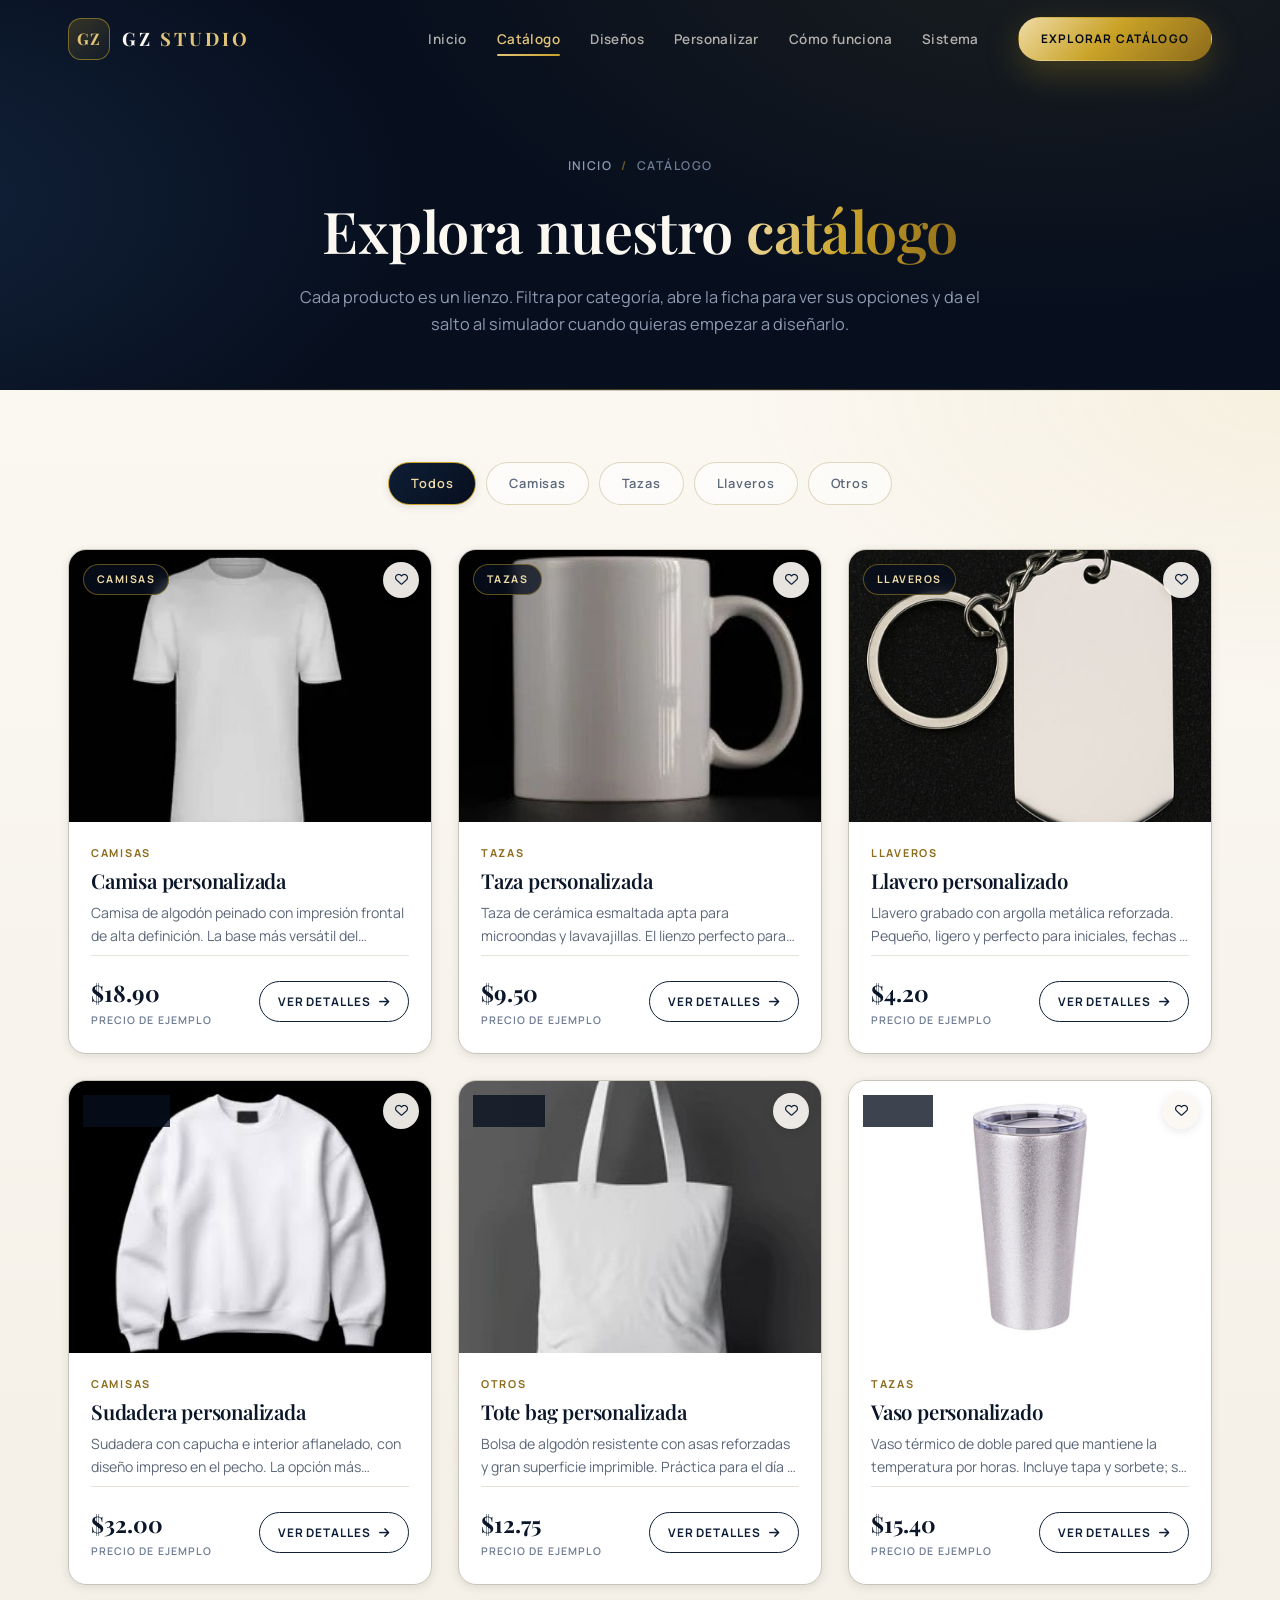
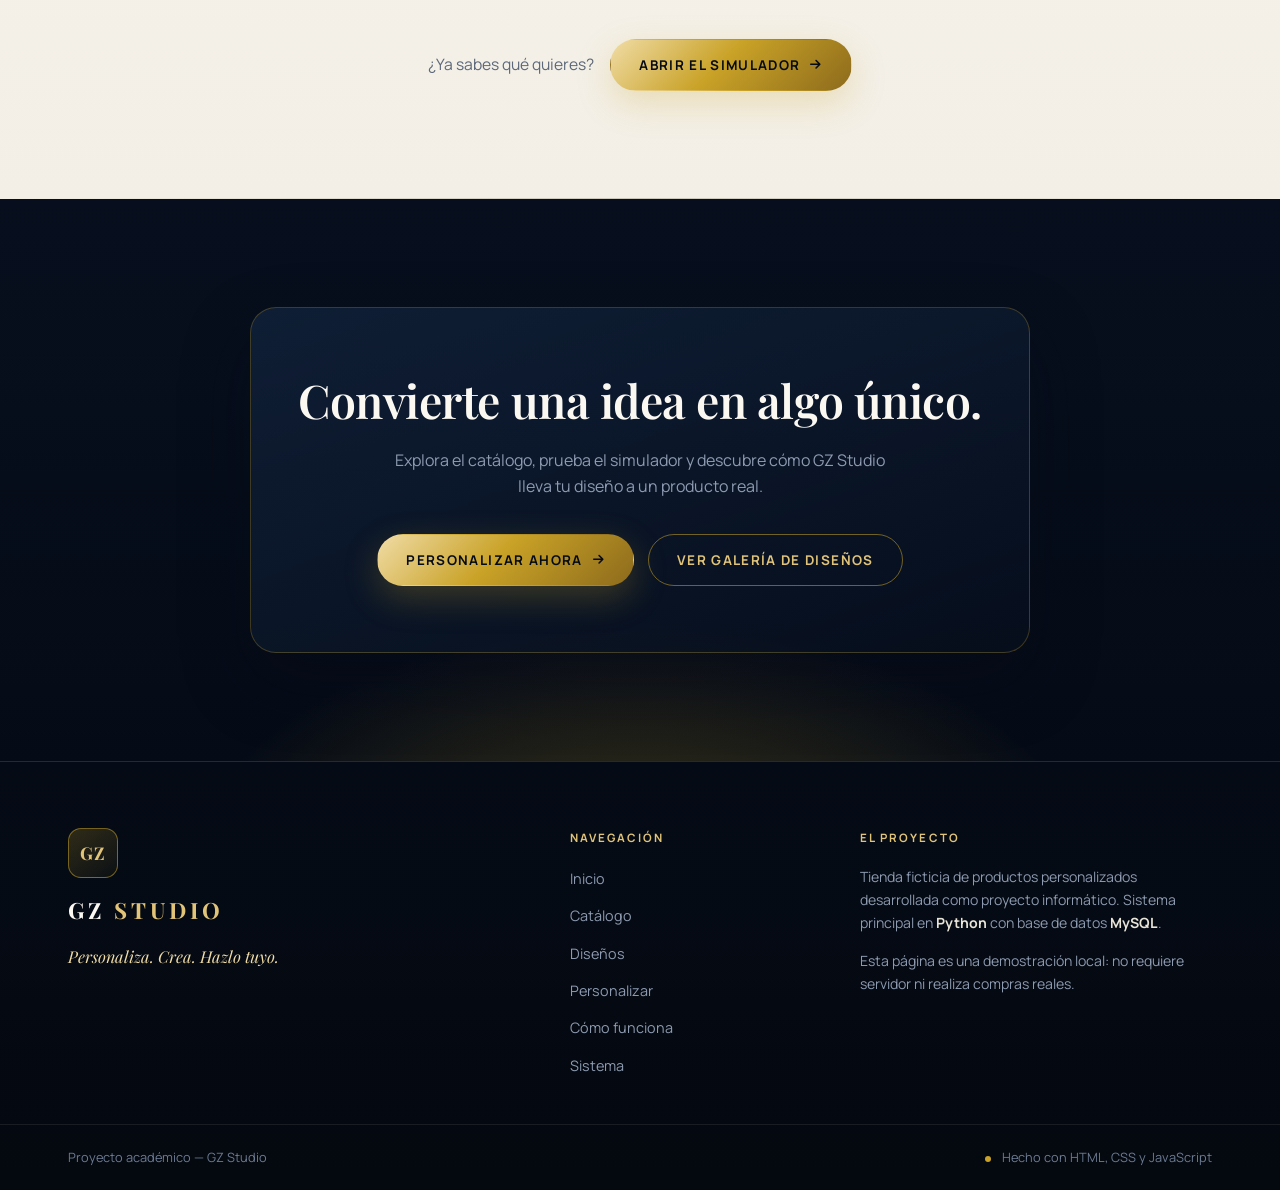
==== catalogo.html @ 1cc9749f "Add files via upload" ====
<!DOCTYPE html>
<html lang="es">
<head>
  <meta charset="UTF-8">
  <meta name="viewport" content="width=device-width, initial-scale=1">
  <title>Catálogo — GZ Studio</title>
  <meta name="description" content="Catálogo de productos personalizados de GZ Studio: camisas, tazas, llaveros, sudaderas, tote bags y vasos con ficha detallada y opciones.">
  <meta name="theme-color" content="#070f1e">

  <link rel="preconnect" href="https://fonts.googleapis.com">
  <link rel="preconnect" href="https://fonts.gstatic.com" crossorigin>
  <link href="https://fonts.googleapis.com/css2?family=Playfair+Display:wght@500;600;700&family=Manrope:wght@300;400;500;600;700&display=swap" rel="stylesheet">

  <!-- Iconos decorativos (CDN). Si no carga, la página sigue siendo 100% funcional. -->
  <link rel="stylesheet" href="https://cdnjs.cloudflare.com/ajax/libs/font-awesome/6.5.2/css/all.min.css" referrerpolicy="no-referrer">

  <link rel="stylesheet" href="style.css">

  <link rel="icon" href="../22e417d1/assets/img/products/sueter.jpg" viewBox='0 0 64 64'%3E%3Crect width='64' height='64' rx='14' fill='%230b1729'/%3E%3Ctext x='32' y='43' font-family='Georgia,serif' font-size='30' fill='%23c9a227' text-anchor='middle'%3EGZ%3C/text%3E%3C/svg%3E">
</head>

<body>
  <a class="skip-link" href="#contenido">Saltar al contenido principal</a>

  <!-- ============================================================
       HEADER / NAVEGACIÓN
       ============================================================ -->
  <header class="site-header" id="siteHeader">
    <div class="container header-inner">
      <a href="index.html" class="brand" aria-label="GZ Studio, ir al inicio">
        <span class="brand-mark" aria-hidden="true">GZ</span>
        <span class="brand-text">GZ <em>Studio</em></span>
      </a>

      <nav class="nav" id="navPrincipal" aria-label="Navegación principal">
        <ul class="nav-list">
          <li><a class="nav-link" href="index.html">Inicio</a></li>
          <li><a class="nav-link" href="catalogo.html">Catálogo</a></li>
          <li><a class="nav-link" href="disenos.html">Diseños</a></li>
          <li><a class="nav-link" href="personalizar.html">Personalizar</a></li>
          <li><a class="nav-link" href="como-funciona.html">Cómo funciona</a></li>
          <li><a class="nav-link" href="sistema.html">Sistema</a></li>
        </ul>
        <a href="catalogo.html" class="btn btn-gold nav-cta">Explorar catálogo</a>
      </nav>

      <button class="burger" id="btnMenu" type="button" aria-label="Abrir menú de navegación" aria-expanded="false" aria-controls="navPrincipal">
        <span></span><span></span><span></span>
      </button>
    </div>
  </header>
  <div class="nav-backdrop" id="navBackdrop" hidden></div>

  <main id="contenido">

    <!-- Encabezado de la vista -->
    <section class="page-hero" aria-labelledby="pageHeroTitle">
      <div class="container">
        <nav class="crumbs reveal" aria-label="Ruta de navegación">
          <a href="index.html">Inicio</a><span aria-hidden="true">/</span><span>Catálogo</span>
        </nav>
        <h1 class="page-hero-title reveal" id="pageHeroTitle">Explora nuestro <em>catálogo</em></h1>
        <p class="page-hero-text reveal">
          Cada producto es un lienzo. Filtra por categoría, abre la ficha para ver sus opciones
          y da el salto al simulador cuando quieras empezar a diseñarlo.
        </p>
      </div>
    </section>

    <!-- ============================================================
         CATÁLOGO + FILTROS
         Las tarjetas se generan desde script.js (arreglo PRODUCTOS).
         ============================================================ -->
    <section class="section section-light section-tight" id="catalogo" aria-labelledby="catalogoTitle">
      <div class="container">
        <h2 class="sr-only" id="catalogoTitle">Productos disponibles</h2>

        <div class="filters reveal" role="group" aria-label="Filtrar productos por categoría" id="filtrosCatalogo">
          <button class="chip is-active" type="button" data-filter="todos" aria-pressed="true">Todos</button>
          <button class="chip" type="button" data-filter="camisas" aria-pressed="false">Camisas</button>
          <button class="chip" type="button" data-filter="tazas" aria-pressed="false">Tazas</button>
          <button class="chip" type="button" data-filter="llaveros" aria-pressed="false">Llaveros</button>
          <button class="chip" type="button" data-filter="otros" aria-pressed="false">Otros</button>
        </div>

        <div class="grid grid-products" id="gridProductos" aria-live="polite"></div>
        <p class="empty-state" id="emptyCatalogo" hidden>No hay productos en esta categoría.</p>

        <p class="section-next reveal">
          ¿Ya sabes qué quieres?
          <a href="personalizar.html" class="btn btn-gold">Abrir el simulador <i class="fa-solid fa-arrow-right" aria-hidden="true"></i></a>
        </p>
      </div>
    </section>

    <!-- ============================================================
         LLAMADA A LA ACCIÓN
         ============================================================ -->
    <section class="section cta" aria-labelledby="ctaTitle">
      <div class="container cta-inner reveal">
        <h2 class="cta-title" id="ctaTitle">Convierte una idea en algo único.</h2>
        <p class="cta-text">Explora el catálogo, prueba el simulador y descubre cómo GZ Studio lleva tu diseño a un producto real.</p>
        <div class="cta-actions">
          <a href="personalizar.html" class="btn btn-gold">Personalizar ahora <i class="fa-solid fa-arrow-right" aria-hidden="true"></i></a>
          <a href="disenos.html" class="btn btn-outline">Ver galería de diseños</a>
        </div>
      </div>
    </section>
  </main>

  <!-- ============================================================
       FOOTER
       ============================================================ -->
  <footer class="footer">
    <div class="container footer-inner">
      <div class="footer-brand">
        <span class="brand-mark" aria-hidden="true">GZ</span>
        <p class="footer-name">GZ <em>Studio</em></p>
        <p class="footer-tagline">Personaliza. Crea. Hazlo tuyo.</p>
      </div>

      <nav class="footer-nav" aria-label="Enlaces del pie de página">
        <p class="footer-col-title">Navegación</p>
        <ul>
          <li><a href="index.html">Inicio</a></li>
          <li><a href="catalogo.html">Catálogo</a></li>
          <li><a href="disenos.html">Diseños</a></li>
          <li><a href="personalizar.html">Personalizar</a></li>
          <li><a href="como-funciona.html">Cómo funciona</a></li>
          <li><a href="sistema.html">Sistema</a></li>
        </ul>
      </nav>

      <div class="footer-info">
        <p class="footer-col-title">El proyecto</p>
        <p class="footer-desc">
          Tienda ficticia de productos personalizados desarrollada como proyecto informático.
          Sistema principal en <strong>Python</strong> con base de datos <strong>MySQL</strong>.
        </p>
        <p class="footer-desc">Esta página es una demostración local: no requiere servidor ni realiza compras reales.</p>
      </div>
    </div>

    <div class="footer-bottom">
      <div class="container footer-bottom-inner">
        <p>Proyecto académico — GZ Studio</p>
        <p><span class="dot" aria-hidden="true"></span> Hecho con HTML, CSS y JavaScript</p>
      </div>
    </div>
  </footer>

  <button class="to-top" id="btnTop" type="button" aria-label="Volver al inicio" hidden>
    <i class="fa-solid fa-arrow-up" aria-hidden="true"></i>
  </button>

  <!-- ============================================================
       MODAL DE PRODUCTO (contenido generado por script.js)
       ============================================================ -->
  <div class="modal" id="modalProducto" hidden>
    <div class="modal-backdrop" data-close-modal></div>
    <div class="modal-dialog" role="dialog" aria-modal="true" aria-labelledby="modalProductoTitulo">
      <button class="modal-close" type="button" data-close-modal aria-label="Cerrar ventana de producto">&times;</button>
      <div class="modal-body" id="modalProductoBody"></div>
    </div>
  </div>

  <!-- Aviso emergente para acciones de demostración -->
  <div class="toast" id="toast" role="status" aria-live="polite" hidden></div>

  <script src="script.js"></script>
</body>
</html>
---- style.css ----
/* ==========================================================================
   GZ STUDIO — Hoja de estilos principal
   Proyecto académico: página promocional local (sin servidor).

   ÍNDICE
   01. Variables y tokens de diseño
   02. Reset y base
   03. Utilidades (contenedor, secciones, títulos, botones, chips)
   04. Header y navegación (incluye menú responsive)
   05. Hero
   06. Cinta decorativa (ticker)
   07. Catálogo de productos
   08. Galería de diseños
   09. Simulador de personalización
   10. Cómo funciona (pasos)
   11. Portada de página interna, accesos rápidos y enlaces de sección
   12. Funciones del sistema
   13. Presentación de la interfaz (laptop mockup)
   14. Llamada a la acción
   15. Footer
   16. Modales
   17. Toast y botón "volver arriba"
   18. Animaciones de aparición
   19. Responsive
   ========================================================================== */


/* ==========================================================================
   01. VARIABLES Y TOKENS DE DISEÑO
   ========================================================================== */
:root {
  /* Paleta: azul marino oscuro, marfil, dorado y gris mármol */
  --navy-950: #050b16;
  --navy-900: #070f1e;
  --navy-800: #0b1729;
  --navy-700: #0e1e36;
  --navy-600: #13253f;
  --navy-500: #1b3253;
  --navy-line: #243752;

  --ivory:      #fbf8f2;
  --ivory-2:    #f3efe6;
  --ivory-3:    #e9e4d8;

  --gold:       #c9a227;
  --gold-light: #e2c479;
  --gold-soft:  #f0dca6;
  --gold-dark:  #8d6b1c;

  --marble:      #e6e2d9;
  --marble-2:    #d5d0c6;
  --marble-line: #c9c4b8;

  --slate:  #8d9ab0;
  --slate-2: #6c7a92;
  --text-on-dark: #eae6dd;
  --text-on-light: #16233a;
  --muted-on-light: #5c6779;

  --ok:   #7fbf8e;
  --warn: #e0b474;
  --bad:  #d98b8b;

  /* Tipografía (con alternativas locales por si Google Fonts no carga) */
  --font-display: "Playfair Display", Georgia, "Times New Roman", serif;
  --font-body: "Manrope", "Segoe UI", system-ui, -apple-system, Arial, sans-serif;

  /* Radios, sombras y ritmo */
  --r-xs: 8px;
  --r-sm: 12px;
  --r-md: 18px;
  --r-lg: 26px;
  --r-pill: 999px;

  --shadow-sm: 0 2px 10px rgba(5, 11, 22, .10);
  --shadow-md: 0 14px 34px rgba(5, 11, 22, .16);
  --shadow-lg: 0 28px 70px rgba(5, 11, 22, .30);
  --shadow-gold: 0 12px 34px rgba(201, 162, 39, .26);

  --container: 1200px;
  --header-h: 78px;

  --ease: cubic-bezier(.22, .68, .28, 1);
  --t-fast: .18s var(--ease);
  --t: .32s var(--ease);
  --t-slow: .6s var(--ease);
}


/* ==========================================================================
   02. RESET Y BASE
   ========================================================================== */
*,
*::before,
*::after { box-sizing: border-box; }

* { margin: 0; }

html {
  scroll-behavior: smooth;
  /* Compensa el header fijo al saltar entre anclas */
  scroll-padding-top: calc(var(--header-h) + 18px);
  -webkit-text-size-adjust: 100%;
}

body {
  font-family: var(--font-body);
  font-size: 16px;
  line-height: 1.65;
  font-weight: 400;
  color: var(--text-on-dark);
  background-color: var(--navy-900);
  background-image:
    radial-gradient(1100px 620px at 82% -8%, rgba(201, 162, 39, .10), transparent 62%),
    radial-gradient(900px 520px at -10% 22%, rgba(27, 50, 83, .55), transparent 60%);
  background-attachment: fixed;
  overflow-x: hidden;
  -webkit-font-smoothing: antialiased;
}

body.no-scroll { overflow: hidden; }

img, svg, video { display: block; max-width: 100%; }
img { height: auto; }

button, input, select, textarea {
  font: inherit;
  color: inherit;
}

button { background: none; border: 0; cursor: pointer; }

a { color: inherit; text-decoration: none; }

ul, ol { list-style: none; padding: 0; }

h1, h2, h3, h4 {
  font-family: var(--font-display);
  font-weight: 600;
  line-height: 1.14;
  letter-spacing: -.01em;
}

:focus-visible {
  outline: 2px solid var(--gold-light);
  outline-offset: 3px;
  border-radius: 4px;
}

::selection {
  background: var(--gold);
  color: var(--navy-950);
}

.sr-only {
  position: absolute;
  width: 1px; height: 1px;
  padding: 0; margin: -1px;
  overflow: hidden;
  clip: rect(0 0 0 0);
  white-space: nowrap;
  border: 0;
}

.skip-link {
  position: fixed;
  top: 12px; left: 12px;
  z-index: 200;
  padding: 10px 18px;
  border-radius: var(--r-pill);
  background: var(--gold);
  color: var(--navy-950);
  font-weight: 700;
  font-size: .85rem;
  transform: translateY(-160%);
  transition: transform var(--t-fast);
}
.skip-link:focus { transform: translateY(0); }


/* ==========================================================================
   03. UTILIDADES
   ========================================================================== */
.container {
  width: 100%;
  max-width: var(--container);
  margin-inline: auto;
  padding-inline: 28px;
}

.section {
  position: relative;
  padding-block: 108px;
}

/* Secciones claras para diferenciar visualmente cada bloque */
.section-light {
  color: var(--text-on-light);
  background:
    radial-gradient(900px 500px at 100% 0%, rgba(201, 162, 39, .09), transparent 60%),
    linear-gradient(180deg, var(--ivory) 0%, var(--ivory-2) 100%);
}
.section-light::before,
.section-light::after {
  content: "";
  position: absolute;
  left: 0; right: 0;
  height: 1px;
  background: linear-gradient(90deg, transparent, var(--marble-line), transparent);
}
.section-light::before { top: 0; }
.section-light::after  { bottom: 0; }

.section-head {
  max-width: 720px;
  margin: 0 auto 56px;
  text-align: center;
}

.eyebrow {
  display: inline-flex;
  align-items: center;
  gap: 9px;
  margin-bottom: 18px;
  padding: 7px 16px;
  border-radius: var(--r-pill);
  border: 1px solid rgba(201, 162, 39, .38);
  background: rgba(201, 162, 39, .09);
  color: var(--gold-light);
  font-size: .72rem;
  font-weight: 700;
  letter-spacing: .18em;
  text-transform: uppercase;
}
.section-light .eyebrow {
  border-color: rgba(141, 107, 28, .30);
  background: rgba(201, 162, 39, .12);
  color: var(--gold-dark);
}

.section-title {
  font-size: clamp(2rem, 4.4vw, 3.1rem);
}
.section-light .section-title { color: var(--navy-800); }

.section-sub {
  margin-top: 18px;
  font-size: 1.03rem;
  color: var(--slate);
}
.section-light .section-sub { color: var(--muted-on-light); }

/* --- Botones --- */
.btn {
  display: inline-flex;
  align-items: center;
  justify-content: center;
  gap: 10px;
  padding: 14px 28px;
  border-radius: var(--r-pill);
  border: 1px solid transparent;
  font-family: var(--font-body);
  font-size: .84rem;
  font-weight: 700;
  letter-spacing: .1em;
  text-transform: uppercase;
  white-space: nowrap;
  cursor: pointer;
  transition: transform var(--t-fast), box-shadow var(--t), background-color var(--t),
              border-color var(--t), color var(--t);
}
.btn i { font-size: .9em; transition: transform var(--t); }
.btn:hover i.fa-arrow-right { transform: translateX(4px); }
.btn:active { transform: translateY(1px) scale(.99); }

.btn-gold {
  background-image: linear-gradient(135deg, var(--gold-soft) 0%, var(--gold) 46%, var(--gold-dark) 100%);
  color: var(--navy-950);
  box-shadow: var(--shadow-gold);
}
.btn-gold:hover {
  transform: translateY(-2px);
  box-shadow: 0 18px 42px rgba(201, 162, 39, .38);
}

.btn-ghost {
  border-color: rgba(234, 230, 221, .28);
  background: rgba(251, 248, 242, .05);
  color: var(--ivory);
  backdrop-filter: blur(6px);
}
.btn-ghost:hover {
  border-color: var(--gold);
  color: var(--gold-light);
  background: rgba(201, 162, 39, .10);
  transform: translateY(-2px);
}
.btn-ghost.btn-dark {
  border-color: rgba(22, 35, 58, .22);
  background: transparent;
  color: var(--navy-700);
}
.btn-ghost.btn-dark:hover {
  border-color: var(--gold-dark);
  color: var(--gold-dark);
  background: rgba(201, 162, 39, .10);
}

.btn-outline {
  border-color: rgba(201, 162, 39, .55);
  color: var(--gold-light);
  background: transparent;
}
.btn-outline:hover {
  background: rgba(201, 162, 39, .14);
  border-color: var(--gold);
  transform: translateY(-2px);
}

.btn-block { width: 100%; }

/* --- Chips de filtro --- */
.filters {
  display: flex;
  flex-wrap: wrap;
  justify-content: center;
  gap: 10px;
  margin-bottom: 44px;
}

.chip {
  padding: 10px 22px;
  border-radius: var(--r-pill);
  border: 1px solid rgba(141, 107, 28, .26);
  background: rgba(255, 255, 255, .55);
  color: var(--muted-on-light);
  font-size: .8rem;
  font-weight: 600;
  letter-spacing: .06em;
  transition: all var(--t-fast);
}
.chip:hover {
  border-color: var(--gold);
  color: var(--gold-dark);
  transform: translateY(-1px);
}
.chip.is-active {
  background: linear-gradient(135deg, var(--navy-700), var(--navy-900));
  border-color: var(--gold);
  color: var(--gold-soft);
  box-shadow: var(--shadow-sm);
}

/* Sección oscura: chips en variante clara sobre fondo navy */
.section:not(.section-light) .chip {
  border-color: rgba(234, 230, 221, .18);
  background: rgba(251, 248, 242, .05);
  color: var(--slate);
}
.section:not(.section-light) .chip:hover {
  border-color: var(--gold);
  color: var(--gold-light);
}
.section:not(.section-light) .chip.is-active {
  background: linear-gradient(135deg, var(--gold-soft), var(--gold));
  border-color: var(--gold-light);
  color: var(--navy-950);
}

.empty-state {
  padding: 44px 20px;
  text-align: center;
  color: var(--slate);
  border: 1px dashed rgba(201, 162, 39, .35);
  border-radius: var(--r-md);
}

.hint {
  margin-top: 12px;
  font-size: .78rem;
  color: var(--slate-2);
}
.section-light .hint { color: var(--muted-on-light); }

/* Rejillas */
.grid { display: grid; gap: 26px; }
.grid-products { grid-template-columns: repeat(3, 1fr); }
.grid-designs  { grid-template-columns: repeat(4, 1fr); gap: 20px; }
.grid-features { grid-template-columns: repeat(4, 1fr); gap: 22px; }


/* ==========================================================================
   04. HEADER Y NAVEGACIÓN
   ========================================================================== */
.site-header {
  position: fixed;
  inset: 0 0 auto 0;
  z-index: 100;
  height: var(--header-h);
  display: flex;
  align-items: center;
  transition: background-color var(--t), box-shadow var(--t), height var(--t);
}
.site-header::after {
  content: "";
  position: absolute;
  inset: auto 0 0 0;
  height: 1px;
  background: linear-gradient(90deg, transparent, rgba(201, 162, 39, .35), transparent);
  opacity: 0;
  transition: opacity var(--t);
}
.site-header.is-scrolled {
  height: 66px;
  background: rgba(7, 15, 30, .88);
  backdrop-filter: blur(14px) saturate(140%);
  box-shadow: 0 10px 34px rgba(5, 11, 22, .38);
}
.site-header.is-scrolled::after { opacity: 1; }

.header-inner {
  display: flex;
  align-items: center;
  justify-content: space-between;
  gap: 24px;
}

.brand {
  display: inline-flex;
  align-items: center;
  gap: 12px;
  flex-shrink: 0;
}
.brand-mark {
  display: grid;
  place-items: center;
  width: 42px; height: 42px;
  border-radius: 13px;
  border: 1px solid rgba(201, 162, 39, .55);
  background: linear-gradient(145deg, rgba(201, 162, 39, .22), rgba(201, 162, 39, .04));
  font-family: var(--font-display);
  font-size: 1rem;
  font-weight: 700;
  letter-spacing: .04em;
  color: var(--gold-light);
  transition: transform var(--t), box-shadow var(--t);
}
.brand:hover .brand-mark {
  transform: rotate(-6deg) scale(1.05);
  box-shadow: var(--shadow-gold);
}
.brand-text {
  font-family: var(--font-display);
  font-size: 1.16rem;
  font-weight: 700;
  letter-spacing: .16em;
  color: var(--ivory);
  text-transform: uppercase;
}
.brand-text em {
  font-style: normal;
  color: var(--gold-light);
}

.nav {
  display: flex;
  align-items: center;
  gap: 26px;
}
.nav-list {
  display: flex;
  align-items: center;
  gap: 4px;
}
.nav-link {
  position: relative;
  display: block;
  padding: 9px 13px;
  font-size: .84rem;
  font-weight: 600;
  letter-spacing: .03em;
  color: rgba(234, 230, 221, .74);
  transition: color var(--t-fast);
}
.nav-link::after {
  content: "";
  position: absolute;
  left: 13px; right: 13px; bottom: 3px;
  height: 2px;
  border-radius: 2px;
  background: linear-gradient(90deg, var(--gold-light), var(--gold));
  transform: scaleX(0);
  transform-origin: left;
  transition: transform var(--t);
}
.nav-link:hover { color: var(--ivory); }
.nav-link:hover::after,
.nav-link.is-active::after { transform: scaleX(1); }
.nav-link.is-active { color: var(--gold-light); }

.nav-cta { padding: 11px 22px; font-size: .74rem; }

/* Botón hamburguesa (dibujado con CSS, no depende de iconos externos) */
.burger {
  display: none;
  flex-direction: column;
  justify-content: center;
  gap: 5px;
  width: 46px; height: 46px;
  padding: 12px;
  border-radius: 13px;
  border: 1px solid rgba(234, 230, 221, .18);
  background: rgba(251, 248, 242, .05);
}
.burger span {
  display: block;
  height: 2px;
  width: 100%;
  border-radius: 2px;
  background: var(--ivory);
  transition: transform var(--t), opacity var(--t-fast), width var(--t);
}
.burger[aria-expanded="true"] span:nth-child(1) { transform: translateY(7px) rotate(45deg); }
.burger[aria-expanded="true"] span:nth-child(2) { opacity: 0; }
.burger[aria-expanded="true"] span:nth-child(3) { transform: translateY(-7px) rotate(-45deg); }

.nav-backdrop {
  position: fixed;
  inset: 0;
  z-index: 90;
  background: rgba(5, 11, 22, .62);
  backdrop-filter: blur(3px);
  animation: fadeIn .28s var(--ease);
}


/* ==========================================================================
   05. HERO
   ========================================================================== */
.hero {
  padding-top: calc(var(--header-h) + 84px);
  padding-bottom: 96px;
  overflow: hidden;
}
.hero-bg { position: absolute; inset: 0; pointer-events: none; }
.orb {
  position: absolute;
  border-radius: 50%;
  filter: blur(70px);
  opacity: .55;
}
.orb-1 {
  width: 460px; height: 460px;
  top: -120px; right: -80px;
  background: radial-gradient(circle, rgba(201, 162, 39, .40), transparent 68%);
}
.orb-2 {
  width: 520px; height: 520px;
  bottom: -200px; left: -160px;
  background: radial-gradient(circle, rgba(27, 50, 83, .85), transparent 70%);
}
.grid-lines {
  position: absolute;
  inset: 0;
  background-image:
    linear-gradient(rgba(234, 230, 221, .035) 1px, transparent 1px),
    linear-gradient(90deg, rgba(234, 230, 221, .035) 1px, transparent 1px);
  background-size: 68px 68px;
  mask-image: radial-gradient(70% 60% at 50% 40%, #000 30%, transparent 78%);
  -webkit-mask-image: radial-gradient(70% 60% at 50% 40%, #000 30%, transparent 78%);
}

.hero-inner {
  position: relative;
  display: grid;
  grid-template-columns: 1.08fr .92fr;
  align-items: center;
  gap: 56px;
}

.hero-title { margin-bottom: 24px; }
.hero-brand {
  display: block;
  font-family: var(--font-display);
  font-size: clamp(3.1rem, 8vw, 5.6rem);
  font-weight: 700;
  line-height: .98;
  letter-spacing: .01em;
  color: var(--ivory);
  text-transform: uppercase;
}
.hero-brand em {
  font-style: normal;
  background: linear-gradient(100deg, var(--gold-soft), var(--gold) 45%, var(--gold-dark));
  -webkit-background-clip: text;
  background-clip: text;
  color: transparent;
}
.hero-phrase {
  display: block;
  margin-top: 18px;
  font-family: var(--font-display);
  font-size: clamp(1.24rem, 2.5vw, 1.72rem);
  font-style: italic;
  font-weight: 500;
  line-height: 1.34;
  color: var(--gold-soft);
}

.hero-text {
  max-width: 540px;
  font-size: 1.04rem;
  color: rgba(234, 230, 221, .76);
}
.hero-text strong { color: var(--gold-light); font-weight: 700; }

.hero-actions {
  display: flex;
  flex-wrap: wrap;
  gap: 14px;
  margin-top: 34px;
}

.hero-stats {
  display: flex;
  flex-wrap: wrap;
  gap: 34px;
  margin-top: 46px;
  padding-top: 30px;
  border-top: 1px solid rgba(234, 230, 221, .12);
}
.hero-stats li { display: flex; flex-direction: column; }
.hero-stats strong {
  font-family: var(--font-display);
  font-size: 1.9rem;
  line-height: 1;
  color: var(--gold-light);
}
.hero-stats span {
  margin-top: 7px;
  font-size: .74rem;
  letter-spacing: .12em;
  text-transform: uppercase;
  color: var(--slate-2);
}

/* Composición visual del hero */
.hero-visual {
  position: relative;
  height: 480px;
}
.hero-ring {
  position: absolute;
  border-radius: 50%;
  border: 1px solid rgba(201, 162, 39, .26);
}
.hero-ring-1 { inset: 6% 8%; }
.hero-ring-2 {
  inset: 16% 18%;
  border-style: dashed;
  border-color: rgba(234, 230, 221, .14);
  animation: spin 48s linear infinite;
}

.float-card {
  position: absolute;
  overflow: hidden;
  border-radius: var(--r-md);
  border: 1px solid rgba(201, 162, 39, .28);
  background: linear-gradient(150deg, rgba(19, 37, 63, .92), rgba(7, 15, 30, .92));
  box-shadow: var(--shadow-lg);
  transition: transform var(--t), box-shadow var(--t), border-color var(--t);
}
.float-card img { width: 100%; height: 100%; object-fit: cover; }
.float-card figcaption {
  position: absolute;
  left: 0; right: 0; bottom: 0;
  padding: 20px 14px 10px;
  background: linear-gradient(transparent, rgba(5, 11, 22, .9));
  font-size: .7rem;
  letter-spacing: .12em;
  text-transform: uppercase;
  color: var(--ivory-3);
}
.float-card:hover {
  transform: translateY(-8px) scale(1.02);
  border-color: var(--gold);
  box-shadow: 0 30px 70px rgba(201, 162, 39, .22);
}

.float-card-main {
  top: 4%; left: 12%;
  width: 74%; aspect-ratio: 4 / 3;
  animation: floatY 7s ease-in-out infinite;
}
.float-card-b {
  bottom: 4%; left: 0;
  width: 42%; aspect-ratio: 1 / 1;
  animation: floatY 8.5s ease-in-out infinite .6s;
}
.float-card-c {
  top: 22%; right: 0;
  width: 34%; aspect-ratio: 1 / 1;
  animation: floatY 9.5s ease-in-out infinite 1.2s;
}

.hero-chip {
  position: absolute;
  bottom: 16%; right: 6%;
  display: inline-flex;
  align-items: center;
  gap: 9px;
  padding: 11px 18px;
  border-radius: var(--r-pill);
  border: 1px solid rgba(201, 162, 39, .45);
  background: rgba(7, 15, 30, .82);
  backdrop-filter: blur(8px);
  font-size: .74rem;
  font-weight: 700;
  letter-spacing: .1em;
  text-transform: uppercase;
  color: var(--gold-soft);
  box-shadow: var(--shadow-md);
  animation: floatY 6s ease-in-out infinite .3s;
}
.hero-chip i { color: var(--gold); }


/* ==========================================================================
   06. TICKER
   ========================================================================== */
.ticker {
  overflow: hidden;
  padding-block: 16px;
  border-block: 1px solid rgba(201, 162, 39, .22);
  background: linear-gradient(90deg, var(--navy-950), var(--navy-700), var(--navy-950));
}
.ticker-track {
  display: flex;
  align-items: center;
  gap: 34px;
  width: max-content;
  animation: marquee 34s linear infinite;
}
.ticker span {
  font-family: var(--font-display);
  font-size: 1.02rem;
  letter-spacing: .26em;
  text-transform: uppercase;
  color: rgba(234, 230, 221, .62);
  white-space: nowrap;
}
.ticker i {
  font-style: normal;
  font-size: .62rem;
  color: var(--gold);
}


/* ==========================================================================
   07. CATÁLOGO DE PRODUCTOS
   ========================================================================== */
.product-card {
  position: relative;
  display: flex;
  flex-direction: column;
  overflow: hidden;
  border-radius: var(--r-md);
  border: 1px solid var(--marble-line);
  background: #fff;
  box-shadow: var(--shadow-sm);
  transition: transform var(--t), box-shadow var(--t), border-color var(--t);
  animation: cardIn .42s var(--ease) both;
}
.product-card:hover {
  transform: translateY(-8px);
  border-color: rgba(201, 162, 39, .65);
  box-shadow: var(--shadow-md);
}

/* El área de imagen es un botón: se anulan los estilos por defecto. */
.product-media {
  position: relative;
  display: block;
  width: 100%;
  padding: 0;
  aspect-ratio: 4 / 3;
  overflow: hidden;
  border: 0;
  cursor: pointer;
  text-align: left;
  background: linear-gradient(150deg, var(--navy-600), var(--navy-900));
}
.product-media img {
  width: 100%; height: 100%;
  object-fit: cover;
  transition: transform .7s var(--ease);
}
.product-card:hover .product-media img { transform: scale(1.07); }

.product-badge {
  position: absolute;
  top: 14px; left: 14px;
  padding: 6px 13px;
  border-radius: var(--r-pill);
  background: rgba(7, 15, 30, .78);
  backdrop-filter: blur(6px);
  border: 1px solid rgba(201, 162, 39, .45);
  font-size: .66rem;
  font-weight: 700;
  letter-spacing: .14em;
  text-transform: uppercase;
  color: var(--gold-soft);
}
.product-fav {
  position: absolute;
  top: 12px; right: 12px;
  display: grid;
  place-items: center;
  width: 36px; height: 36px;
  border-radius: 50%;
  background: rgba(251, 248, 242, .92);
  color: var(--navy-700);
  font-size: .8rem;
  box-shadow: var(--shadow-sm);
  transition: transform var(--t-fast), color var(--t-fast), background-color var(--t-fast);
}
.product-fav:hover { transform: scale(1.12); }
.product-fav.is-on { background: var(--gold); color: #fff; }

.product-body {
  display: flex;
  flex-direction: column;
  flex: 1;
  gap: 8px;
  padding: 22px 22px 24px;
}
.product-cat {
  font-size: .68rem;
  font-weight: 700;
  letter-spacing: .16em;
  text-transform: uppercase;
  color: var(--gold-dark);
}
.product-name {
  font-size: 1.28rem;
  color: var(--navy-800);
}
.product-desc {
  font-size: .88rem;
  color: var(--muted-on-light);
  display: -webkit-box;
  -webkit-line-clamp: 2;
  -webkit-box-orient: vertical;
  overflow: hidden;
}
.product-foot {
  display: flex;
  align-items: center;
  justify-content: space-between;
  gap: 12px;
  margin-top: auto;
  padding-top: 18px;
  border-top: 1px solid var(--marble);
}
.product-price {
  font-family: var(--font-display);
  font-size: 1.42rem;
  font-weight: 700;
  color: var(--navy-800);
}
.product-price small {
  display: block;
  font-family: var(--font-body);
  font-size: .66rem;
  font-weight: 600;
  letter-spacing: .1em;
  text-transform: uppercase;
  color: var(--slate-2);
}
.product-link {
  display: inline-flex;
  align-items: center;
  gap: 8px;
  padding: 10px 18px;
  border-radius: var(--r-pill);
  border: 1px solid var(--navy-700);
  font-size: .74rem;
  font-weight: 700;
  letter-spacing: .08em;
  text-transform: uppercase;
  color: var(--navy-700);
  transition: all var(--t-fast);
}
.product-link i { transition: transform var(--t-fast); }
.product-link:hover {
  background: var(--navy-800);
  border-color: var(--navy-800);
  color: var(--gold-soft);
}
.product-link:hover i { transform: translateX(3px); }


/* ==========================================================================
   08. GALERÍA DE DISEÑOS
   ========================================================================== */
.design-card {
  position: relative;
  width: 100%;
  aspect-ratio: 4 / 3;
  overflow: hidden;
  border-radius: var(--r-md);
  border: 1px solid rgba(234, 230, 221, .12);
  background: var(--navy-700);
  cursor: pointer;
  animation: cardIn .42s var(--ease) both;
  transition: transform var(--t), border-color var(--t), box-shadow var(--t);
}
.design-card:hover {
  transform: translateY(-6px);
  border-color: rgba(201, 162, 39, .6);
  box-shadow: var(--shadow-md);
}
.design-card img {
  width: 100%; height: 100%;
  object-fit: cover;
  transition: transform .7s var(--ease), filter var(--t);
}
.design-card:hover img { transform: scale(1.08); }

.design-overlay {
  position: absolute;
  inset: 0;
  display: flex;
  flex-direction: column;
  justify-content: flex-end;
  gap: 4px;
  padding: 20px;
  background: linear-gradient(180deg, rgba(5, 11, 22, 0) 34%, rgba(5, 11, 22, .88) 100%);
  opacity: 0;
  transform: translateY(10px);
  transition: opacity var(--t), transform var(--t);
  text-align: left;
}
.design-card:hover .design-overlay,
.design-card:focus-visible .design-overlay { opacity: 1; transform: translateY(0); }

.design-overlay strong {
  font-family: var(--font-display);
  font-size: 1.1rem;
  color: var(--ivory);
}
.design-overlay span {
  font-size: .68rem;
  font-weight: 700;
  letter-spacing: .14em;
  text-transform: uppercase;
  color: var(--gold-light);
}
.design-overlay em {
  margin-top: 6px;
  font-size: .78rem;
  font-style: normal;
  color: rgba(234, 230, 221, .7);
}


/* ==========================================================================
   09. SIMULADOR DE PERSONALIZACIÓN
   ========================================================================== */
.sim {
  display: grid;
  grid-template-columns: 1fr 1fr;
  gap: 34px;
  align-items: start;
}

.sim-controls,
.sim-preview {
  padding: 30px;
  border-radius: var(--r-lg);
}
.sim-controls {
  border: 1px solid var(--marble-line);
  background: #fff;
  box-shadow: var(--shadow-sm);
}
.sim-preview {
  position: sticky;
  top: calc(var(--header-h) + 20px);
  border: 1px solid rgba(201, 162, 39, .25);
  background: linear-gradient(160deg, var(--navy-700), var(--navy-900));
  box-shadow: var(--shadow-md);
  color: var(--text-on-dark);
}

.sim-block {
  border: 0;
  padding: 0;
  margin: 0 0 28px;
  min-width: 0;
}
.sim-label {
  display: flex;
  align-items: center;
  gap: 12px;
  margin-bottom: 14px;
  padding: 0;
  font-size: .78rem;
  font-weight: 700;
  letter-spacing: .14em;
  text-transform: uppercase;
  color: var(--navy-800);
}
.sim-step {
  display: grid;
  place-items: center;
  width: 30px; height: 30px;
  flex-shrink: 0;
  border-radius: 9px;
  background: linear-gradient(135deg, var(--navy-700), var(--navy-900));
  font-family: var(--font-display);
  font-size: .8rem;
  letter-spacing: 0;
  color: var(--gold-soft);
}

.sim-products {
  display: grid;
  grid-template-columns: repeat(3, 1fr);
  gap: 12px;
}
.sim-product {
  display: flex;
  flex-direction: column;
  align-items: center;
  gap: 8px;
  padding: 16px 10px;
  border-radius: var(--r-sm);
  border: 1px solid var(--marble-line);
  background: var(--ivory);
  color: var(--muted-on-light);
  font-size: .82rem;
  font-weight: 700;
  transition: all var(--t-fast);
}
.sim-product svg { width: 40px; height: 40px; }
.sim-product:hover {
  border-color: var(--gold);
  transform: translateY(-2px);
}
.sim-product.is-active {
  border-color: var(--gold);
  background: linear-gradient(150deg, rgba(201, 162, 39, .16), rgba(201, 162, 39, .05));
  color: var(--navy-800);
  box-shadow: 0 8px 20px rgba(201, 162, 39, .18);
}

.opt-group { margin-bottom: 20px; }
.opt-group:last-child { margin-bottom: 0; }
.opt-group-label {
  display: block;
  margin-bottom: 10px;
  font-size: .78rem;
  font-weight: 700;
  letter-spacing: .06em;
  color: var(--navy-800);
}
.opt-choices { display: flex; flex-wrap: wrap; gap: 9px; }

.opt {
  padding: 9px 16px;
  border-radius: var(--r-pill);
  border: 1px solid var(--marble-line);
  background: var(--ivory);
  font-size: .8rem;
  font-weight: 600;
  color: var(--muted-on-light);
  transition: all var(--t-fast);
}
.opt:hover { border-color: var(--gold); color: var(--navy-800); transform: translateY(-1px); }
.opt.is-active {
  border-color: var(--navy-800);
  background: var(--navy-800);
  color: var(--gold-soft);
}

/* Muestras de color */
.opt-colors { display: flex; flex-wrap: wrap; gap: 12px; }
.opt-color {
  position: relative;
  width: 42px; height: 42px;
  border-radius: 50%;
  border: 2px solid rgba(22, 35, 58, .16);
  box-shadow: inset 0 0 0 2px #fff;
  transition: transform var(--t-fast), box-shadow var(--t-fast);
}
.opt-color:hover { transform: scale(1.1); }
.opt-color.is-active {
  border-color: var(--gold);
  box-shadow: inset 0 0 0 2px #fff, 0 0 0 4px rgba(201, 162, 39, .28);
  transform: scale(1.08);
}

/* Campos de texto */
.field { position: relative; }
.input {
  width: 100%;
  padding: 14px 16px;
  padding-right: 78px;
  border-radius: var(--r-sm);
  border: 1px solid var(--marble-line);
  background: var(--ivory);
  color: var(--text-on-light);
  font-size: .95rem;
  transition: border-color var(--t-fast), box-shadow var(--t-fast), background-color var(--t-fast);
}
.input::placeholder { color: #9aa3b2; }
.input:focus {
  outline: none;
  border-color: var(--gold);
  background: #fff;
  box-shadow: 0 0 0 4px rgba(201, 162, 39, .16);
}
.input.has-error {
  border-color: var(--bad);
  box-shadow: 0 0 0 4px rgba(217, 139, 139, .18);
}
.counter {
  position: absolute;
  right: 14px; top: 50%;
  transform: translateY(-50%);
  font-size: .72rem;
  font-weight: 600;
  color: var(--slate-2);
  pointer-events: none;
}
.field-error {
  margin-top: 9px;
  font-size: .8rem;
  font-weight: 600;
  color: #c0564f;
}
.field-error::before { content: "⚠ "; }

.sim-actions {
  display: flex;
  flex-wrap: wrap;
  gap: 12px;
  padding-top: 26px;
  border-top: 1px solid var(--marble);
}

/* Vista previa */
.preview-stage {
  position: relative;
  padding: 22px;
  border-radius: var(--r-md);
  border: 1px solid rgba(201, 162, 39, .22);
  background:
    radial-gradient(70% 70% at 50% 30%, rgba(201, 162, 39, .12), transparent 70%),
    linear-gradient(160deg, var(--marble), var(--marble-2));
}
.preview-tag {
  position: absolute;
  top: 14px; left: 16px;
  font-size: .64rem;
  font-weight: 700;
  letter-spacing: .18em;
  text-transform: uppercase;
  color: var(--gold-dark);
}
.preview-canvas {
  display: grid;
  place-items: center;
  min-height: 320px;
}
.preview-canvas svg {
  width: 100%;
  max-width: 380px;
  height: auto;
}
.preview-canvas.is-updating { animation: pulse .38s var(--ease); }

.summary {
  margin-top: 24px;
  border-radius: var(--r-md);
  border: 1px solid rgba(234, 230, 221, .12);
  background: rgba(5, 11, 22, .34);
  overflow: hidden;
}
.summary > div {
  display: flex;
  align-items: baseline;
  justify-content: space-between;
  gap: 18px;
  padding: 13px 18px;
  border-bottom: 1px solid rgba(234, 230, 221, .08);
}
.summary > div:last-child { border-bottom: 0; }
.summary dt {
  font-size: .72rem;
  font-weight: 700;
  letter-spacing: .12em;
  text-transform: uppercase;
  color: var(--slate-2);
  flex-shrink: 0;
}
.summary dd {
  margin: 0;
  text-align: right;
  font-size: .92rem;
  color: var(--ivory-3);
  overflow-wrap: anywhere;
}
.summary-total {
  background: rgba(201, 162, 39, .10);
}
.summary-total dd {
  font-family: var(--font-display);
  font-size: 1.5rem;
  font-weight: 700;
  color: var(--gold-light);
}
.sim-preview .hint { color: var(--slate-2); }


/* ==========================================================================
   10. CÓMO FUNCIONA (PASOS)
   ========================================================================== */
.pasos {
  display: grid;
  grid-template-columns: repeat(4, 1fr);
  gap: 20px;
  counter-reset: paso;
}
.paso {
  position: relative;
  border-radius: var(--r-md);
  border: 1px solid rgba(234, 230, 221, .12);
  background: rgba(251, 248, 242, .035);
  transition: border-color var(--t), background-color var(--t), transform var(--t), box-shadow var(--t);
}
.paso::after {
  content: "";
  position: absolute;
  top: 42px; right: -20px;
  width: 20px; height: 1px;
  background: linear-gradient(90deg, rgba(201, 162, 39, .5), transparent);
}
.paso:last-child::after { display: none; }
.paso:hover {
  border-color: rgba(201, 162, 39, .45);
  transform: translateY(-4px);
}
.paso.is-active {
  border-color: var(--gold);
  background: linear-gradient(160deg, rgba(201, 162, 39, .13), rgba(251, 248, 242, .03));
  box-shadow: 0 18px 44px rgba(5, 11, 22, .4);
}

.paso-btn {
  display: flex;
  flex-direction: column;
  gap: 16px;
  width: 100%;
  padding: 26px 24px 28px;
  text-align: left;
}
.paso-num {
  display: grid;
  place-items: center;
  width: 52px; height: 52px;
  border-radius: 15px;
  border: 1px solid rgba(201, 162, 39, .4);
  background: rgba(7, 15, 30, .6);
  font-family: var(--font-display);
  font-size: 1.16rem;
  font-weight: 700;
  color: var(--gold-light);
  transition: all var(--t);
}
.paso.is-active .paso-num {
  background: linear-gradient(135deg, var(--gold-soft), var(--gold));
  border-color: var(--gold-light);
  color: var(--navy-950);
  box-shadow: var(--shadow-gold);
}
.paso-body { display: flex; flex-direction: column; gap: 9px; }
.paso-title {
  font-family: var(--font-display);
  font-size: 1.2rem;
  color: var(--ivory);
}
.paso-short { font-size: .88rem; color: var(--slate); }
.paso-extra {
  display: block;
  max-height: 0;
  overflow: hidden;
  font-size: .86rem;
  line-height: 1.6;
  color: rgba(234, 230, 221, .82);
  opacity: 0;
  transition: max-height .45s var(--ease), opacity .35s var(--ease), margin-top .35s var(--ease);
}
.paso.is-active .paso-extra {
  max-height: 320px;
  opacity: 1;
  margin-top: 4px;
  padding-top: 14px;
  border-top: 1px dashed rgba(201, 162, 39, .3);
}


/* ==========================================================================
   11. PORTADA DE PÁGINA INTERNA, ACCESOS RÁPIDOS Y ENLACES DE SECCIÓN
   ========================================================================== */

/* Encabezado compacto que abre cada vista del sitio */
.page-hero {
  position: relative;
  padding-top: calc(var(--header-h) + 78px);
  padding-bottom: 52px;
  text-align: center;
  overflow: hidden;
}
.page-hero::after {
  content: "";
  position: absolute;
  left: 0; right: 0; bottom: 0;
  height: 1px;
  background: linear-gradient(90deg, transparent, rgba(201, 162, 39, .34), transparent);
}
.page-hero .container { position: relative; }

.crumbs {
  display: flex;
  justify-content: center;
  align-items: center;
  gap: 9px;
  margin-bottom: 22px;
  font-size: .76rem;
  font-weight: 600;
  letter-spacing: .12em;
  text-transform: uppercase;
  color: var(--slate-2);
}
.crumbs a { color: var(--slate); transition: color var(--t-fast); }
.crumbs a:hover { color: var(--gold-light); }
.crumbs span[aria-hidden="true"] { color: rgba(201, 162, 39, .55); }

.page-hero-title {
  font-size: clamp(2.1rem, 5.4vw, 3.6rem);
  color: var(--ivory);
}
.page-hero-title em {
  font-style: normal;
  background: linear-gradient(100deg, var(--gold-soft), var(--gold) 48%, var(--gold-dark));
  -webkit-background-clip: text;
  background-clip: text;
  -webkit-text-fill-color: transparent;
  color: transparent;
}

.page-hero-text {
  max-width: 680px;
  margin: 20px auto 0;
  font-size: 1.02rem;
  color: var(--slate);
}

/* Las secciones que van justo después de la portada necesitan menos aire */
.section-tight { padding-top: 72px; }

/* --- Accesos rápidos de la portada --- */
.quick-grid {
  display: grid;
  grid-template-columns: repeat(4, 1fr);
  gap: 22px;
}
.quick-card {
  display: flex;
  flex-direction: column;
  gap: 4px;
  padding: 30px 26px 26px;
  border-radius: var(--r-lg);
  border: 1px solid var(--marble-line);
  background: linear-gradient(165deg, #fff, var(--ivory-2));
  box-shadow: var(--shadow-sm);
  transition: transform var(--t), border-color var(--t), box-shadow var(--t);
}
.quick-card:hover {
  transform: translateY(-6px);
  border-color: rgba(201, 162, 39, .6);
  box-shadow: var(--shadow-md);
}
.quick-icon {
  display: grid;
  place-items: center;
  width: 52px; height: 52px;
  margin-bottom: 16px;
  border-radius: 15px;
  border: 1px solid rgba(141, 107, 28, .26);
  background: rgba(201, 162, 39, .12);
  font-size: 1.25rem;
  color: var(--gold-dark);
  transition: all var(--t);
}
.quick-card:hover .quick-icon {
  background: linear-gradient(135deg, var(--gold-soft), var(--gold));
  border-color: var(--gold);
  color: var(--navy-950);
}
.quick-card h3 {
  font-size: 1.22rem;
  color: var(--navy-800);
}
.quick-card p {
  margin-top: 8px;
  font-size: .88rem;
  color: var(--muted-on-light);
}
.quick-go {
  display: inline-flex;
  align-items: center;
  gap: 8px;
  margin-top: 20px;
  font-size: .76rem;
  font-weight: 700;
  letter-spacing: .12em;
  text-transform: uppercase;
  color: var(--gold-dark);
}
.quick-go i { font-size: .8em; transition: transform var(--t); }
.quick-card:hover .quick-go i { transform: translateX(4px); }

.quick-alt {
  margin-top: 44px;
  text-align: center;
  font-size: .95rem;
  color: var(--muted-on-light);
}
.quick-alt a {
  display: inline-flex;
  align-items: center;
  gap: 8px;
  margin-left: 6px;
  font-weight: 700;
  color: var(--navy-700);
  border-bottom: 1px solid rgba(201, 162, 39, .55);
  padding-bottom: 2px;
  transition: color var(--t-fast), border-color var(--t-fast);
}
.quick-alt a:hover { color: var(--gold-dark); border-color: var(--gold-dark); }
.quick-alt a i { font-size: .8em; }

/* --- Enlace que cierra una sección --- */
.section-next {
  display: flex;
  flex-wrap: wrap;
  align-items: center;
  justify-content: center;
  gap: 16px;
  margin-top: 54px;
  font-size: .98rem;
  color: var(--slate);
}
.section-light .section-next { color: var(--muted-on-light); }

/* --- Enlace secundario del simulador --- */
.sim-actions-alt {
  margin-top: 16px;
  text-align: center;
}
.sim-actions-alt .btn {
  width: 100%;
  padding: 12px 20px;
  font-size: .76rem;
}


/* ==========================================================================
   12. FUNCIONES DEL SISTEMA
   ========================================================================== */
.feature {
  border-radius: var(--r-md);
  border: 1px solid var(--marble-line);
  background: #fff;
  box-shadow: var(--shadow-sm);
  transition: transform var(--t), box-shadow var(--t), border-color var(--t);
}
.feature:hover {
  transform: translateY(-6px);
  border-color: rgba(201, 162, 39, .6);
  box-shadow: var(--shadow-md);
}
.feature-btn {
  display: flex;
  flex-direction: column;
  align-items: flex-start;
  gap: 12px;
  width: 100%;
  padding: 28px 24px;
  text-align: left;
}
.feature-icon {
  display: grid;
  place-items: center;
  width: 52px; height: 52px;
  border-radius: 15px;
  background: linear-gradient(140deg, var(--navy-700), var(--navy-900));
  font-size: 1.24rem;
  color: var(--gold-light);
  transition: transform var(--t), box-shadow var(--t);
}
.feature:hover .feature-icon {
  transform: rotate(-6deg) scale(1.06);
  box-shadow: var(--shadow-gold);
}
.feature h3 {
  font-size: 1.2rem;
  color: var(--navy-800);
}
.feature p {
  font-size: .88rem;
  color: var(--muted-on-light);
}
.feature-more {
  display: block;
  max-height: 0;
  overflow: hidden;
  font-size: .86rem;
  line-height: 1.62;
  color: var(--navy-700);
  opacity: 0;
  transition: max-height .45s var(--ease), opacity .3s var(--ease), padding-top .3s var(--ease);
}
.feature-btn[aria-expanded="true"] .feature-more {
  max-height: 380px;
  opacity: 1;
  padding-top: 14px;
  border-top: 1px dashed var(--marble-line);
}
.feature-toggle {
  display: inline-flex;
  align-items: center;
  gap: 8px;
  margin-top: auto;
  padding-top: 8px;
  font-size: .74rem;
  font-weight: 700;
  letter-spacing: .1em;
  text-transform: uppercase;
  color: var(--gold-dark);
}
.feature-toggle i { font-size: .72rem; transition: transform var(--t); }
.feature-btn[aria-expanded="true"] .feature-toggle i { transform: rotate(135deg); }


/* ==========================================================================
   13. PRESENTACIÓN DE LA INTERFAZ
   ========================================================================== */
.system {
  display: grid;
  grid-template-columns: 1.35fr .65fr;
  gap: 44px;
  align-items: center;
}

.laptop { position: relative; }
.laptop-screen {
  position: relative;
  padding: 14px 14px 0;
  border-radius: 18px 18px 6px 6px;
  border: 1px solid rgba(234, 230, 221, .18);
  border-bottom: 0;
  background: linear-gradient(160deg, #22303f, #0d1522);
  box-shadow: var(--shadow-lg);
}
.laptop-dots {
  display: flex;
  gap: 7px;
  padding: 4px 6px 12px;
}
.laptop-dots i {
  width: 10px; height: 10px;
  border-radius: 50%;
  background: rgba(234, 230, 221, .22);
}
.laptop-dots i:first-child { background: rgba(217, 139, 139, .7); }
.laptop-dots i:nth-child(2) { background: rgba(224, 180, 116, .7); }
.laptop-dots i:nth-child(3) { background: rgba(127, 191, 142, .7); }

.laptop-screen img {
  width: 100%;
  aspect-ratio: 16 / 10;
  object-fit: cover;
  border-radius: 8px 8px 0 0;
  background: var(--navy-800);
  transition: opacity .3s var(--ease), transform .5s var(--ease);
}
.laptop-screen img.is-loading { opacity: .25; }

.laptop-base {
  height: 16px;
  border-radius: 0 0 16px 16px;
  background: linear-gradient(180deg, #2a3949, #131c28);
  box-shadow: var(--shadow-md);
}
.laptop-base::before {
  content: "";
  display: block;
  width: 118%;
  height: 100%;
  margin-left: -9%;
  border-radius: 0 0 18px 18px;
  background: linear-gradient(180deg, #2a3949, #0f1620);
}
.laptop-base span {
  display: block;
  width: 120px; height: 5px;
  margin: 0 auto;
  border-radius: 0 0 8px 8px;
  background: rgba(5, 11, 22, .55);
}

.system-panel {
  padding: 30px 28px;
  border-radius: var(--r-lg);
  border: 1px solid rgba(201, 162, 39, .22);
  background: rgba(5, 11, 22, .4);
}
.system-tabs {
  display: flex;
  flex-wrap: wrap;
  gap: 9px;
  margin-bottom: 22px;
}
.sys-tab {
  padding: 10px 18px;
  border-radius: var(--r-pill);
  border: 1px solid rgba(234, 230, 221, .16);
  background: rgba(251, 248, 242, .04);
  font-size: .78rem;
  font-weight: 700;
  letter-spacing: .06em;
  color: var(--slate);
  transition: all var(--t-fast);
}
.sys-tab:hover {
  border-color: var(--gold);
  color: var(--gold-light);
  transform: translateY(-1px);
}
.sys-tab.is-active {
  background: linear-gradient(135deg, var(--gold-soft), var(--gold));
  border-color: var(--gold-light);
  color: var(--navy-950);
  box-shadow: var(--shadow-gold);
}
.system-desc {
  font-size: .95rem;
  color: rgba(234, 230, 221, .82);
  animation: fadeIn .4s var(--ease);
}
.system-panel .hint { color: var(--slate-2); }


/* ==========================================================================
   14. LLAMADA A LA ACCIÓN
   ========================================================================== */
.cta {
  overflow: hidden;
  background:
    radial-gradient(680px 380px at 50% 120%, rgba(201, 162, 39, .28), transparent 66%),
    linear-gradient(180deg, var(--navy-900), var(--navy-950));
}
.cta-inner {
  max-width: 780px;
  padding: 66px 40px;
  border-radius: var(--r-lg);
  border: 1px solid rgba(201, 162, 39, .28);
  background: linear-gradient(160deg, rgba(19, 37, 63, .7), rgba(7, 15, 30, .7));
  box-shadow: var(--shadow-lg);
  text-align: center;
}
.cta-title {
  font-size: clamp(1.9rem, 4.2vw, 2.9rem);
  color: var(--ivory);
}
.cta-text {
  max-width: 520px;
  margin: 20px auto 34px;
  color: var(--slate);
}
.cta-actions {
  display: flex;
  flex-wrap: wrap;
  justify-content: center;
  gap: 14px;
}


/* ==========================================================================
   15. FOOTER
   ========================================================================== */
.footer {
  border-top: 1px solid rgba(201, 162, 39, .22);
  background: linear-gradient(180deg, var(--navy-950), #04080f);
}
.footer-inner {
  display: grid;
  grid-template-columns: 1.3fr .7fr 1fr;
  gap: 44px;
  padding-block: 66px 46px;
}
.footer-brand { display: flex; flex-direction: column; gap: 14px; }
.footer-brand .brand-mark { width: 50px; height: 50px; font-size: 1.1rem; }
.footer-name {
  font-family: var(--font-display);
  font-size: 1.4rem;
  font-weight: 700;
  letter-spacing: .18em;
  text-transform: uppercase;
  color: var(--ivory);
}
.footer-name em { font-style: normal; color: var(--gold-light); }
.footer-tagline {
  font-family: var(--font-display);
  font-style: italic;
  font-size: 1.02rem;
  color: var(--gold-soft);
}

.footer-col-title {
  margin-bottom: 18px;
  font-size: .72rem;
  font-weight: 700;
  letter-spacing: .18em;
  text-transform: uppercase;
  color: var(--gold-light);
}
.footer-nav ul { display: flex; flex-direction: column; gap: 11px; }
.footer-nav a {
  display: inline-block;
  font-size: .9rem;
  color: var(--slate);
  transition: color var(--t-fast), transform var(--t-fast);
}
.footer-nav a:hover { color: var(--gold-light); transform: translateX(4px); }

.footer-desc {
  margin-bottom: 14px;
  font-size: .88rem;
  color: var(--slate);
}
.footer-desc strong { color: var(--ivory-3); }

.footer-bottom {
  border-top: 1px solid rgba(234, 230, 221, .09);
  padding-block: 22px;
}
.footer-bottom-inner {
  display: flex;
  flex-wrap: wrap;
  align-items: center;
  justify-content: space-between;
  gap: 12px;
  font-size: .8rem;
  color: var(--slate-2);
}
.dot {
  display: inline-block;
  width: 6px; height: 6px;
  margin-right: 8px;
  border-radius: 50%;
  background: var(--gold);
}


/* ==========================================================================
   16. MODALES
   ========================================================================== */
.modal {
  position: fixed;
  inset: 0;
  z-index: 150;
  display: grid;
  place-items: center;
  padding: 24px;
}
.modal[hidden] { display: none; }

.modal-backdrop {
  position: absolute;
  inset: 0;
  background: rgba(4, 8, 15, .78);
  backdrop-filter: blur(7px);
  animation: fadeIn .28s var(--ease);
  cursor: pointer;
}

.modal-dialog {
  position: relative;
  width: min(920px, 100%);
  max-height: min(86vh, 760px);
  overflow-y: auto;
  border-radius: var(--r-lg);
  border: 1px solid rgba(201, 162, 39, .28);
  background: linear-gradient(165deg, var(--navy-700), var(--navy-900));
  box-shadow: var(--shadow-lg);
  animation: modalIn .38s var(--ease);
  scrollbar-width: thin;
  scrollbar-color: var(--gold-dark) transparent;
}
.modal-dialog::-webkit-scrollbar { width: 9px; }
.modal-dialog::-webkit-scrollbar-thumb {
  background: rgba(201, 162, 39, .45);
  border-radius: 9px;
}
.modal-dialog-sm { width: min(620px, 100%); }

.modal-close {
  position: sticky;
  top: 14px;
  float: right;
  margin-right: 14px;
  z-index: 3;
  width: 40px; height: 40px;
  border-radius: 50%;
  border: 1px solid rgba(234, 230, 221, .2);
  background: rgba(5, 11, 22, .7);
  color: var(--ivory);
  font-size: 1.5rem;
  line-height: 1;
  transition: all var(--t-fast);
}
.modal-close:hover {
  background: var(--gold);
  border-color: var(--gold-light);
  color: var(--navy-950);
  transform: rotate(90deg);
}

/* Modal de producto: dos columnas */
.m-product {
  display: grid;
  grid-template-columns: .95fr 1.05fr;
  gap: 0;
}
.m-media {
  position: relative;
  background: linear-gradient(155deg, var(--navy-600), var(--navy-950));
}
.m-media img {
  width: 100%; height: 100%;
  min-height: 260px;
  object-fit: cover;
}
.m-media-badge {
  position: absolute;
  left: 20px; bottom: 20px;
  padding: 7px 15px;
  border-radius: var(--r-pill);
  border: 1px solid rgba(201, 162, 39, .5);
  background: rgba(5, 11, 22, .74);
  font-size: .66rem;
  font-weight: 700;
  letter-spacing: .14em;
  text-transform: uppercase;
  color: var(--gold-soft);
}
.m-content { padding: 40px 34px 34px; }
.m-title {
  font-size: clamp(1.6rem, 3vw, 2.1rem);
  color: var(--ivory);
}
.m-price {
  margin-top: 10px;
  font-family: var(--font-display);
  font-size: 1.9rem;
  font-weight: 700;
  color: var(--gold-light);
}
.m-desc {
  margin-top: 16px;
  font-size: .94rem;
  color: var(--slate);
}
.m-meta {
  display: flex;
  flex-wrap: wrap;
  gap: 8px;
  margin-top: 20px;
}
.m-meta li {
  padding: 6px 14px;
  border-radius: var(--r-pill);
  border: 1px solid rgba(234, 230, 221, .14);
  background: rgba(251, 248, 242, .05);
  font-size: .74rem;
  font-weight: 600;
  color: var(--ivory-3);
}
.m-options { margin-top: 26px; }
.m-opt-title {
  margin-bottom: 12px;
  font-size: .72rem;
  font-weight: 700;
  letter-spacing: .14em;
  text-transform: uppercase;
  color: var(--gold-light);
}
.m-opt-list {
  display: flex;
  flex-wrap: wrap;
  gap: 9px;
}
.m-opt {
  padding: 8px 16px;
  border-radius: var(--r-xs);
  border: 1px solid rgba(234, 230, 221, .16);
  font-size: .82rem;
  color: var(--ivory-3);
  transition: all var(--t-fast);
}
.m-opt:hover { border-color: var(--gold); color: var(--gold-light); }
.m-opt.is-active {
  border-color: var(--gold);
  background: rgba(201, 162, 39, .18);
  color: var(--gold-soft);
}
.m-actions {
  display: flex;
  flex-wrap: wrap;
  gap: 12px;
  margin-top: 30px;
  padding-top: 24px;
  border-top: 1px solid rgba(234, 230, 221, .1);
}

/* Modal de diseño */
.m-design-media {
  border-radius: var(--r-md);
  overflow: hidden;
  border: 1px solid rgba(201, 162, 39, .22);
  background: var(--marble);
}
.m-design-media img { width: 100%; object-fit: cover; }
.m-design-content { padding: 26px 30px 30px; }
.m-design-content .m-title { font-size: 1.7rem; }
.m-rows { margin-top: 20px; }
.m-rows > div {
  display: flex;
  gap: 14px;
  padding: 11px 0;
  border-bottom: 1px solid rgba(234, 230, 221, .09);
  font-size: .9rem;
}
.m-rows > div:last-child { border-bottom: 0; }
.m-rows dt {
  flex: 0 0 130px;
  font-size: .7rem;
  font-weight: 700;
  letter-spacing: .12em;
  text-transform: uppercase;
  color: var(--slate-2);
  padding-top: 2px;
}
.m-rows dd { margin: 0; color: var(--ivory-3); }

.m-opt-group { margin-bottom: 18px; }
.m-opt-group:last-child { margin-bottom: 0; }

.m-selection {
  margin-top: 20px;
  font-size: .86rem;
  font-weight: 600;
  color: var(--gold-soft);
}
.m-selection:empty { display: none; }

.m-design { display: block; }

/* Sobreprecio mostrado dentro de las opciones del simulador */
.opt span,
.sim-product span { display: inline-block; }
.opt span {
  margin-left: 2px;
  font-size: .72rem;
  font-weight: 700;
  opacity: .7;
}


/* ==========================================================================
   17. TOAST Y BOTÓN "VOLVER ARRIBA"
   ========================================================================== */
.toast {
  position: fixed;
  left: 50%;
  bottom: 34px;
  z-index: 180;
  display: flex;
  align-items: center;
  gap: 12px;
  max-width: min(460px, calc(100vw - 40px));
  padding: 15px 24px;
  border-radius: var(--r-pill);
  border: 1px solid rgba(201, 162, 39, .5);
  background: rgba(7, 15, 30, .96);
  box-shadow: var(--shadow-lg);
  color: var(--ivory);
  font-size: .88rem;
  transform: translate(-50%, 22px);
  opacity: 0;
  transition: opacity var(--t), transform var(--t);
  pointer-events: none;
}
.toast[hidden] { display: none; }
.toast.is-visible { opacity: 1; transform: translate(-50%, 0); }
.toast i { color: var(--gold-light); }

.to-top {
  position: fixed;
  right: 26px; bottom: 26px;
  z-index: 120;
  display: grid;
  place-items: center;
  width: 48px; height: 48px;
  border-radius: 50%;
  border: 1px solid rgba(201, 162, 39, .5);
  background: rgba(7, 15, 30, .9);
  color: var(--gold-light);
  box-shadow: var(--shadow-md);
  animation: fadeIn .3s var(--ease);
  transition: transform var(--t-fast), background-color var(--t-fast), color var(--t-fast);
}
.to-top:hover {
  transform: translateY(-4px);
  background: var(--gold);
  color: var(--navy-950);
}
.to-top[hidden] { display: none; }


/* ==========================================================================
   18. ANIMACIONES DE APARICIÓN
   ========================================================================== */
.reveal {
  opacity: 0;
  transform: translateY(26px);
  transition: opacity .7s var(--ease), transform .7s var(--ease);
}
.reveal.is-visible { opacity: 1; transform: none; }

@keyframes fadeIn {
  from { opacity: 0; }
  to   { opacity: 1; }
}
@keyframes cardIn {
  from { opacity: 0; transform: translateY(18px) scale(.97); }
  to   { opacity: 1; transform: none; }
}
@keyframes modalIn {
  from { opacity: 0; transform: translateY(26px) scale(.97); }
  to   { opacity: 1; transform: none; }
}
@keyframes floatY {
  0%, 100% { transform: translateY(0); }
  50%      { transform: translateY(-14px); }
}
@keyframes spin {
  to { transform: rotate(360deg); }
}
@keyframes marquee {
  from { transform: translateX(0); }
  to   { transform: translateX(-50%); }
}
@keyframes pulse {
  0%   { opacity: .45; transform: scale(.985); }
  100% { opacity: 1; transform: scale(1); }
}

/* Accesibilidad: respeta la preferencia de movimiento reducido */
@media (prefers-reduced-motion: reduce) {
  html { scroll-behavior: auto; }
  *,
  *::before,
  *::after {
    animation-duration: .001ms !important;
    animation-iteration-count: 1 !important;
    transition-duration: .001ms !important;
  }
  .reveal { opacity: 1; transform: none; }
}


/* ==========================================================================
   19. RESPONSIVE
   ========================================================================== */

/* Laptops pequeñas */
@media (max-width: 1180px) {
  .grid-products { grid-template-columns: repeat(2, 1fr); }
  .grid-designs  { grid-template-columns: repeat(3, 1fr); }
  .grid-features { grid-template-columns: repeat(2, 1fr); }
  .quick-grid    { grid-template-columns: repeat(2, 1fr); }
  .pasos         { grid-template-columns: repeat(2, 1fr); }
  .paso::after   { display: none; }
  .nav-link      { padding: 9px 9px; font-size: .8rem; }
}

/* Tablets */
@media (max-width: 980px) {
  :root { --header-h: 70px; }
  .section { padding-block: 84px; }
  .container { padding-inline: 22px; }

  .burger { display: flex; }

  /* Menú lateral deslizante */
  .nav {
    position: fixed;
    top: 0; right: 0;
    z-index: 95;
    flex-direction: column;
    align-items: stretch;
    gap: 8px;
    width: min(340px, 86vw);
    height: 100dvh;
    padding: calc(var(--header-h) + 26px) 26px 32px;
    border-left: 1px solid rgba(201, 162, 39, .25);
    background: linear-gradient(180deg, var(--navy-800), var(--navy-950));
    box-shadow: var(--shadow-lg);
    overflow-y: auto;
    transform: translateX(102%);
    visibility: hidden;
    transition: transform .38s var(--ease), visibility 0s linear .38s;
  }
  .nav.is-open {
    transform: translateX(0);
    visibility: visible;
    transition: transform .38s var(--ease);
  }
  .nav-list { flex-direction: column; align-items: stretch; gap: 2px; }
  .nav-link {
    padding: 14px 12px;
    font-size: 1rem;
    border-bottom: 1px solid rgba(234, 230, 221, .07);
  }
  .nav-link::after { left: 12px; right: auto; width: 22px; bottom: 8px; }
  .nav-cta { margin-top: 20px; justify-content: center; }

  .hero { padding-top: calc(var(--header-h) + 56px); }
  .hero-inner { grid-template-columns: 1fr; gap: 48px; }
  .hero-copy { text-align: center; }
  .hero-text { margin-inline: auto; }
  .hero-actions, .hero-stats { justify-content: center; }
  .hero-visual { height: 400px; max-width: 560px; margin-inline: auto; width: 100%; }

  .sim { grid-template-columns: 1fr; }
  .sim-preview { position: static; }

  .page-hero { padding-top: calc(var(--header-h) + 56px); padding-bottom: 42px; }
  .page-hero-text { font-size: .97rem; }
  .section-tight { padding-top: 60px; }

  .system { grid-template-columns: 1fr; gap: 32px; }

  .m-product { grid-template-columns: 1fr; }
  .m-media { min-height: 240px; max-height: 300px; }
  .m-content { padding: 30px 26px 28px; }

  .footer-inner { grid-template-columns: 1fr 1fr; gap: 34px; }
  .footer-info { grid-column: 1 / -1; }
}

/* Teléfonos */
@media (max-width: 620px) {
  .section { padding-block: 68px; }
  .section-head { margin-bottom: 40px; }

  .grid-products,
  .grid-designs,
  .grid-features,
  .quick-grid,
  .pasos,
  .sim-products { grid-template-columns: 1fr; }

  .section-next { flex-direction: column; gap: 12px; margin-top: 40px; }

  .grid-designs { grid-template-columns: repeat(2, 1fr); gap: 14px; }
  .sim-products { grid-template-columns: repeat(3, 1fr); }
  .sim-product { padding: 12px 6px; font-size: .74rem; }
  .sim-product svg { width: 30px; height: 30px; }

  .sim-controls, .sim-preview { padding: 22px 18px; }
  .hero-visual { height: 330px; }
  .hero-stats { gap: 22px; justify-content: space-between; }
  .hero-stats strong { font-size: 1.5rem; }

  .btn { width: 100%; padding: 14px 20px; }
  .hero-actions .btn,
  .cta-actions .btn,
  .m-actions .btn { flex: 1 1 auto; }

  .cta-inner { padding: 44px 22px; }
  .footer-inner { grid-template-columns: 1fr; padding-block: 50px 34px; }
  /* Deja espacio para que el botón flotante no tape la última línea */
  .footer-bottom { padding-bottom: 74px; }
  .footer-bottom-inner {
    flex-direction: column;
    align-items: center;
    gap: 6px;
    justify-content: center;
    text-align: center;
  }

  .modal { padding: 12px; }
  .modal-dialog { max-height: 92vh; border-radius: var(--r-md); }
  .m-content { padding: 26px 20px 24px; }
  .m-design-content { padding: 22px 20px 26px; }
  .m-rows > div { flex-direction: column; gap: 3px; }
  .m-rows dt { flex: none; }

  .to-top { right: 16px; bottom: 16px; width: 44px; height: 44px; }
  .toast { left: 16px; right: 16px; bottom: 74px; max-width: none; transform: translateY(22px); border-radius: var(--r-md); }
  .toast.is-visible { transform: translateY(0); }
}


/* ========================================================================
   TESTIMONIOS (index.html)
   ======================================================================== */
.testimonios {
  background:
    radial-gradient(620px 320px at 85% 0%, rgba(201, 162, 39, .10), transparent 70%),
    linear-gradient(180deg, var(--navy-800), var(--navy-900));
}
.testi-grid {
  display: grid;
  grid-template-columns: repeat(3, 1fr);
  gap: 22px;
}
.testi {
  position: relative;
  display: flex;
  flex-direction: column;
  gap: 18px;
  margin: 0;
  padding: 34px 28px 26px;
  border-radius: var(--r-lg);
  border: 1px solid var(--navy-line);
  background: linear-gradient(165deg, var(--navy-600), var(--navy-800));
  box-shadow: var(--shadow-md);
  transition: transform var(--t), border-color var(--t);
}
.testi::before {
  content: "“";
  position: absolute;
  top: 6px; right: 22px;
  font-family: 'Playfair Display', Georgia, serif;
  font-size: 5.2rem;
  line-height: 1;
  color: rgba(201, 162, 39, .22);
  pointer-events: none;
}
.testi:hover {
  transform: translateY(-6px);
  border-color: rgba(201, 162, 39, .55);
}
.testi-stars { color: var(--gold); letter-spacing: 3px; font-size: .95rem; }
.testi-quote {
  margin: 0;
  flex: 1;
  color: var(--text-on-dark);
  font-size: 1.02rem;
  line-height: 1.7;
}
.testi-author {
  display: flex;
  align-items: center;
  gap: 14px;
  padding-top: 18px;
  border-top: 1px solid var(--navy-line);
}
.testi-avatar {
  display: grid;
  place-items: center;
  flex: none;
  width: 46px; height: 46px;
  border-radius: 50%;
  background: linear-gradient(135deg, var(--gold-soft), var(--gold));
  color: var(--navy-950);
  font-size: .85rem;
  font-weight: 700;
  letter-spacing: .04em;
}
.testi-author strong { display: block; color: var(--ivory); font-size: .98rem; }
.testi-author small { display: block; margin-top: 2px; color: var(--slate); font-size: .82rem; }
.testi-nota {
  margin-top: 28px;
  text-align: center;
  color: var(--slate-2);
  font-size: .8rem;
}
@media (max-width: 980px) {
  .testi-grid { grid-template-columns: 1fr; max-width: 560px; margin-inline: auto; }
}
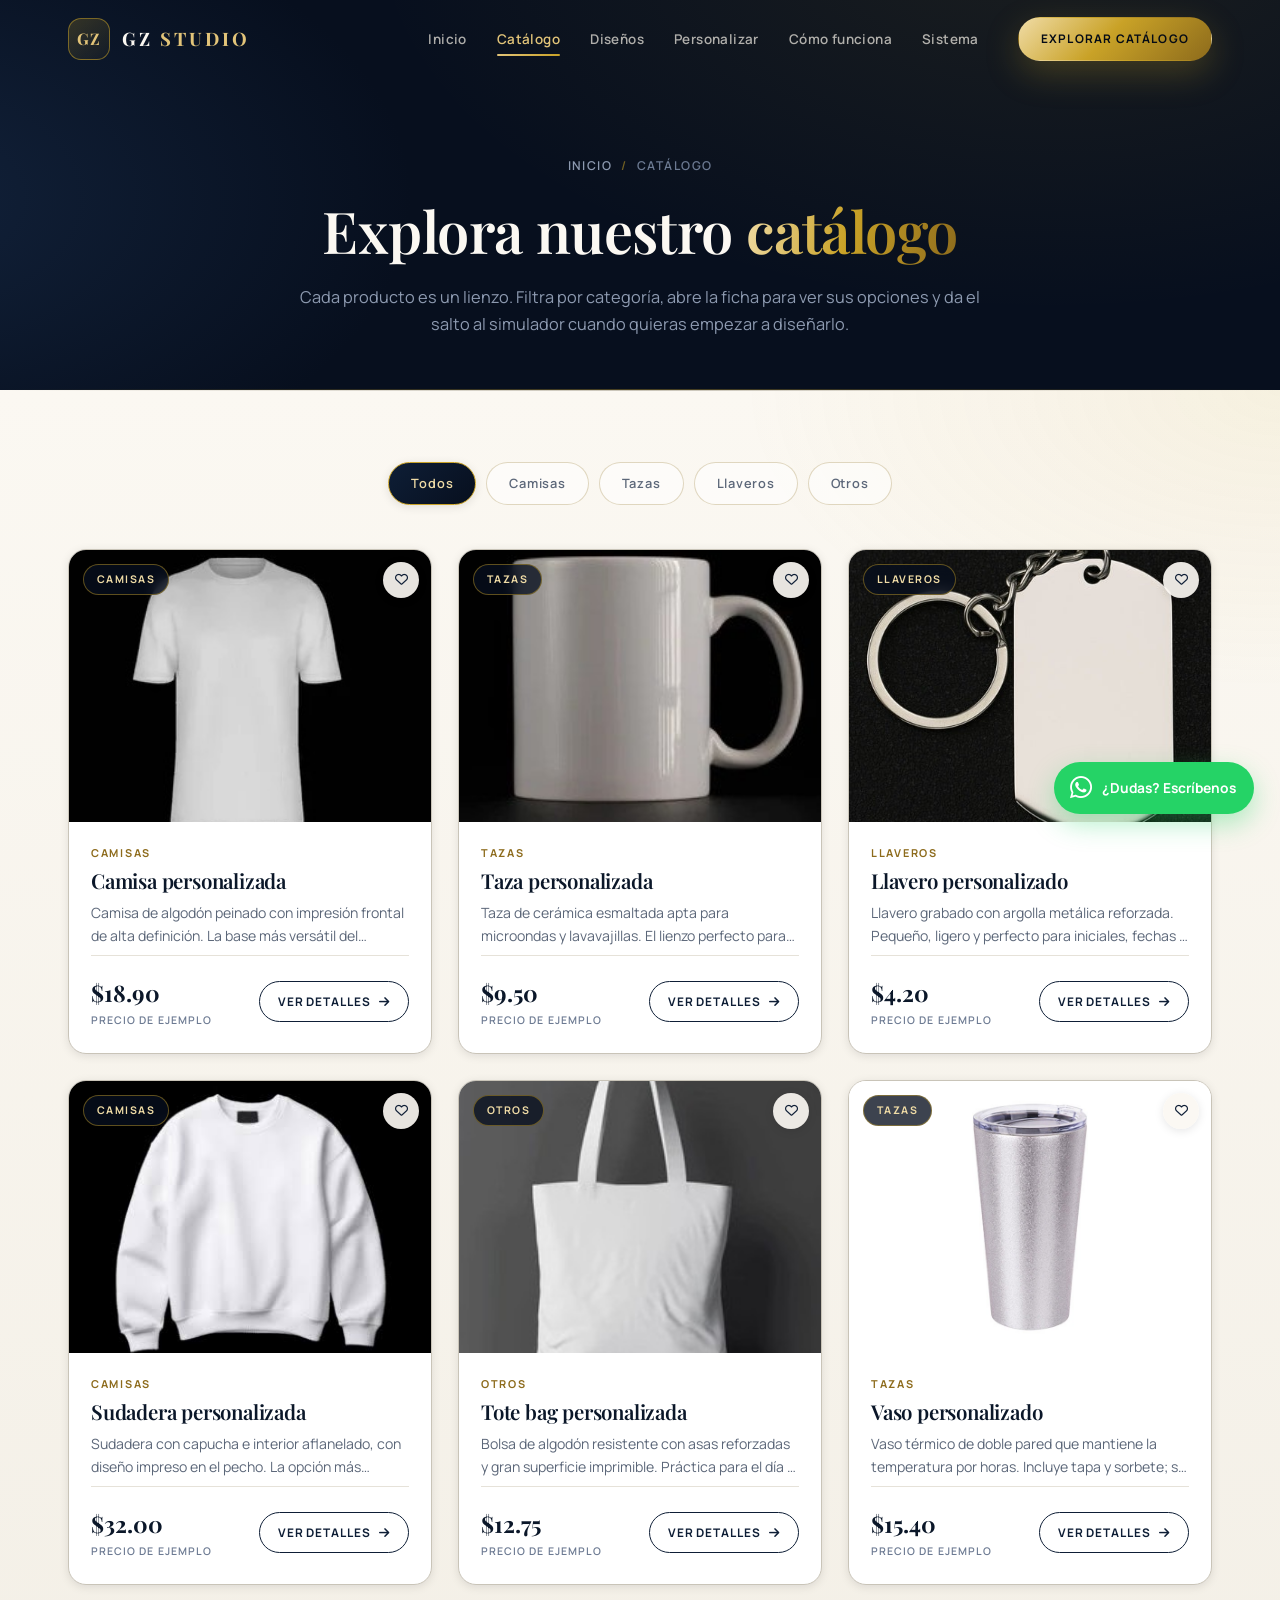
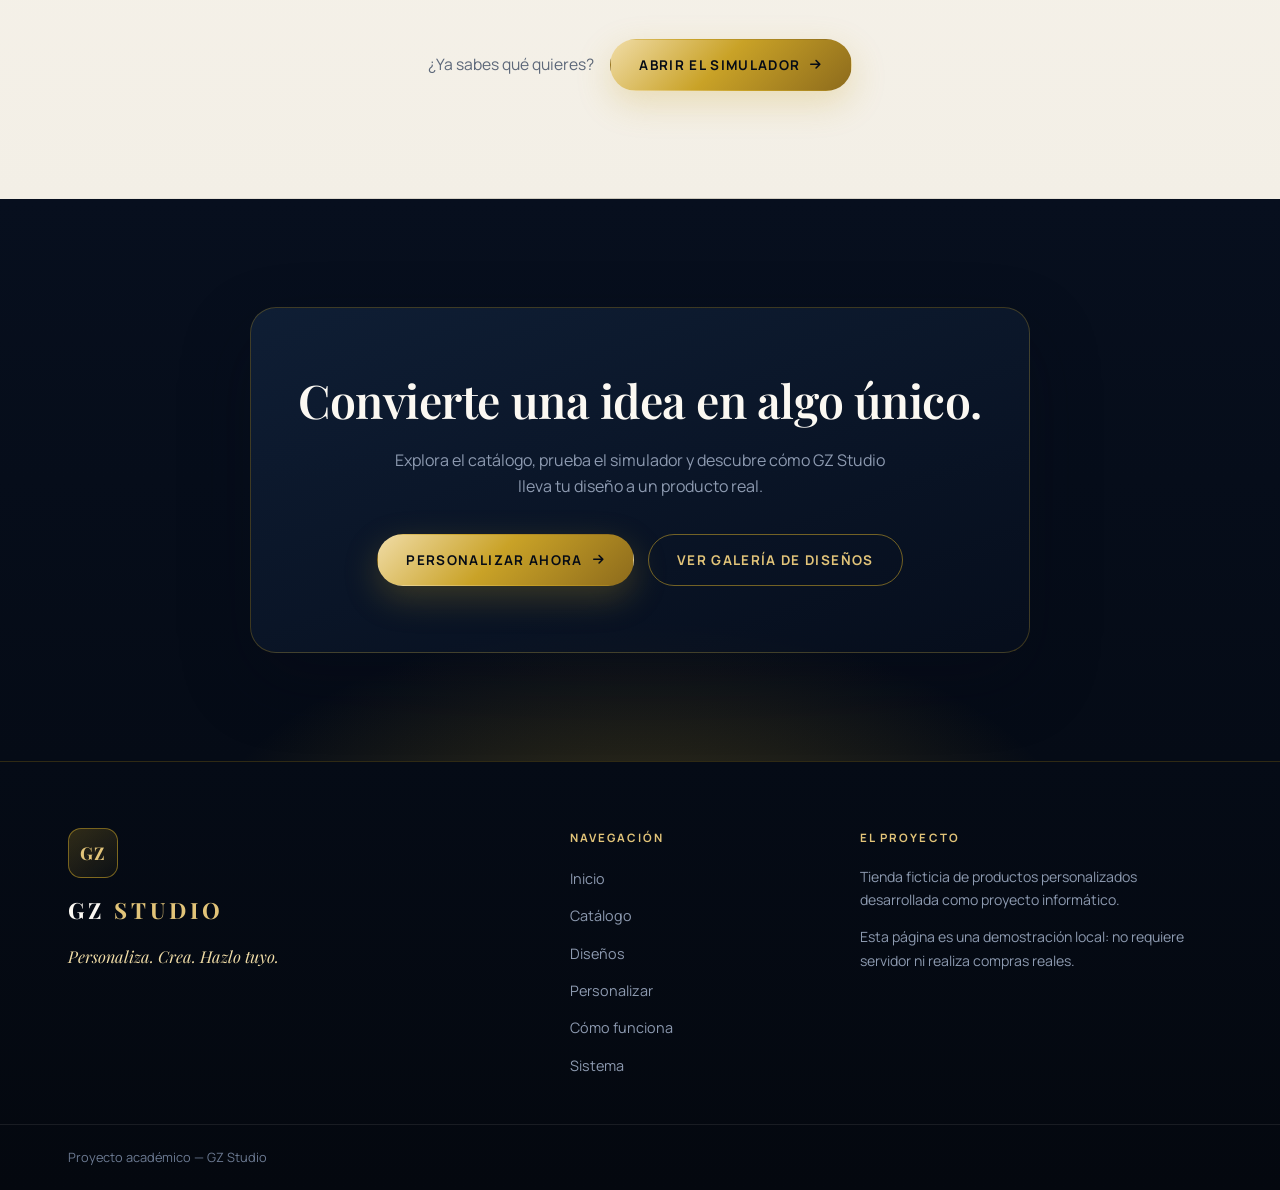
==== commit 3f46a2a6: "Add files via upload" ====
--- a/catalogo.html
+++ b/catalogo.html
@@ -135,7 +135,6 @@
         <p class="footer-col-title">El proyecto</p>
         <p class="footer-desc">
           Tienda ficticia de productos personalizados desarrollada como proyecto informático.
-          Sistema principal en <strong>Python</strong> con base de datos <strong>MySQL</strong>.
         </p>
         <p class="footer-desc">Esta página es una demostración local: no requiere servidor ni realiza compras reales.</p>
       </div>
@@ -144,7 +143,6 @@
     <div class="footer-bottom">
       <div class="container footer-bottom-inner">
         <p>Proyecto académico — GZ Studio</p>
-        <p><span class="dot" aria-hidden="true"></span> Hecho con HTML, CSS y JavaScript</p>
       </div>
     </div>
   </footer>
--- a/style.css
+++ b/style.css
@@ -2307,4 +2307,161 @@
 }
 @media (max-width: 980px) {
   .testi-grid { grid-template-columns: 1fr; max-width: 560px; margin-inline: auto; }
+}
+
+/* ---------- Simulador: botón "Agregar diseño" y selector ---------- */
+.design-pick { display: flex; align-items: center; flex-wrap: wrap; gap: 14px; }
+.design-picked {
+  display: flex; align-items: center; gap: 12px;
+  padding: 6px 14px 6px 6px;
+  border-radius: var(--r-md);
+  border: 1px solid var(--marble-line);
+  background: var(--ivory);
+}
+.design-picked[hidden] { display: none; }
+.design-picked img {
+  width: 54px; height: 54px;
+  object-fit: cover;
+  border-radius: var(--r-sm);
+  border: 1px solid var(--marble-line);
+  background: var(--ivory-2);
+}
+.design-picked-info { display: flex; flex-direction: column; gap: 2px; min-width: 0; }
+.design-picked-info strong { font-size: .86rem; color: var(--text-on-light); }
+.design-picked-remove {
+  align-self: flex-start;
+  padding: 0;
+  border: 0;
+  background: none;
+  font-size: .76rem;
+  font-weight: 600;
+  color: var(--muted-on-light);
+  text-decoration: underline;
+  cursor: pointer;
+}
+.design-picked-remove:hover { color: var(--gold-dark); }
+
+.pick-head { padding: 34px 34px 6px; }
+.pick-head .m-title { margin: 0 0 6px; }
+.pick-sub { margin: 0; font-size: .86rem; color: var(--slate); }
+.pick-grid {
+  display: grid;
+  grid-template-columns: repeat(3, minmax(0, 1fr));
+  gap: 16px;
+  padding: 22px 34px 34px;
+}
+.pick-card {
+  position: relative;
+  display: flex; flex-direction: column; gap: 4px;
+  padding: 8px 8px 12px;
+  text-align: left;
+  border-radius: var(--r-md);
+  border: 1px solid rgba(234, 230, 221, .14);
+  background: rgba(255, 255, 255, .03);
+  color: var(--text-on-dark);
+  cursor: pointer;
+  transition: transform var(--t-fast), border-color var(--t-fast), background var(--t-fast);
+}
+.pick-card:hover { transform: translateY(-3px); border-color: rgba(201, 162, 39, .6); }
+.pick-card.is-active { border-color: var(--gold); background: rgba(201, 162, 39, .1); }
+.pick-thumb {
+  display: block;
+  aspect-ratio: 4 / 3;
+  overflow: hidden;
+  border-radius: var(--r-sm);
+  background: var(--ivory-2);
+}
+.pick-thumb img { width: 100%; height: 100%; object-fit: cover; display: block; }
+.pick-name { margin-top: 6px; padding: 0 4px; font-size: .86rem; font-weight: 700; }
+.pick-cat { padding: 0 4px; font-size: .72rem; letter-spacing: .08em; text-transform: uppercase; color: var(--slate); }
+.pick-check {
+  position: absolute; top: 14px; right: 14px;
+  width: 26px; height: 26px;
+  display: grid; place-items: center;
+  border-radius: 50%;
+  background: var(--gold); color: var(--navy-950);
+  font-size: .85rem; font-weight: 800;
+}
+@media (max-width: 640px) {
+  .pick-head { padding: 28px 20px 4px; }
+  .pick-grid { grid-template-columns: repeat(2, minmax(0, 1fr)); gap: 12px; padding: 18px 20px 24px; }
+}
+
+
+/* ---------- Contacto: WhatsApp flotante y ubicación ---------- */
+.wa-float {
+  position: fixed;
+  right: 26px; bottom: 86px;
+  z-index: 119;
+  display: inline-flex; align-items: center; gap: 10px;
+  height: 52px;
+  padding: 0 18px 0 16px;
+  border-radius: var(--r-pill);
+  background: #25d366;
+  color: #fff;
+  font-size: .86rem; font-weight: 700;
+  box-shadow: 0 10px 26px rgba(37, 211, 102, .35);
+  animation: fadeIn .3s var(--ease);
+  transition: transform var(--t-fast), box-shadow var(--t-fast);
+}
+.wa-float i { font-size: 1.6rem; line-height: 1; }
+.wa-float:hover { transform: translateY(-3px); box-shadow: 0 14px 30px rgba(37, 211, 102, .45); }
+
+.ubicacion[hidden] { display: none; }
+.ubic-grid {
+  display: grid;
+  grid-template-columns: .8fr 1.2fr;
+  gap: 32px;
+  align-items: stretch;
+}
+.ubic-info { display: flex; flex-direction: column; justify-content: center; gap: 12px; }
+.ubic-label {
+  margin: 0;
+  font-size: .78rem; font-weight: 700;
+  letter-spacing: .14em; text-transform: uppercase;
+  color: var(--gold-dark);
+}
+.ubic-label i { margin-right: 6px; }
+.ubic-dir { margin: 0 0 8px; font-size: 1.15rem; line-height: 1.5; color: var(--navy-800); font-family: var(--font-display); }
+.ubic-actions { display: flex; flex-wrap: wrap; gap: 12px; }
+.ubic-actions [hidden] { display: none; }
+.ubic-mapa {
+  min-height: 340px;
+  overflow: hidden;
+  border-radius: var(--r-lg);
+  border: 1px solid var(--marble-line);
+  box-shadow: var(--shadow-md);
+  background: var(--ivory-2);
+}
+.ubic-mapa iframe { display: block; width: 100%; height: 100%; min-height: 340px; border: 0; }
+@media (max-width: 860px) {
+  .ubic-grid { grid-template-columns: 1fr; }
+}
+@media (max-width: 560px) {
+  .wa-float { right: 18px; bottom: 80px; width: 52px; padding: 0; justify-content: center; }
+  .wa-float-txt { display: none; }
+}
+
+
+/* ---------- Selector de diseños: "Agrega el tuyo" ---------- */
+.pick-upload { padding: 18px 34px 0; }
+.pick-upload-btn {
+  display: flex; align-items: center; gap: 16px;
+  width: 100%;
+  padding: 16px 20px;
+  text-align: left;
+  border-radius: var(--r-md);
+  border: 1.5px dashed rgba(201, 162, 39, .6);
+  background: rgba(201, 162, 39, .07);
+  color: var(--text-on-dark);
+  cursor: pointer;
+  transition: background var(--t-fast), border-color var(--t-fast), transform var(--t-fast);
+}
+.pick-upload-btn:hover { background: rgba(201, 162, 39, .14); border-color: var(--gold); transform: translateY(-2px); }
+.pick-upload-btn i { font-size: 1.9rem; color: var(--gold-light); flex: none; }
+.pick-upload-btn span { display: flex; flex-direction: column; gap: 3px; min-width: 0; }
+.pick-upload-btn strong { font-size: .98rem; }
+.pick-upload-btn em { font-style: normal; font-size: .78rem; line-height: 1.45; color: var(--slate); }
+@media (max-width: 640px) {
+  .pick-upload { padding: 14px 20px 0; }
 }
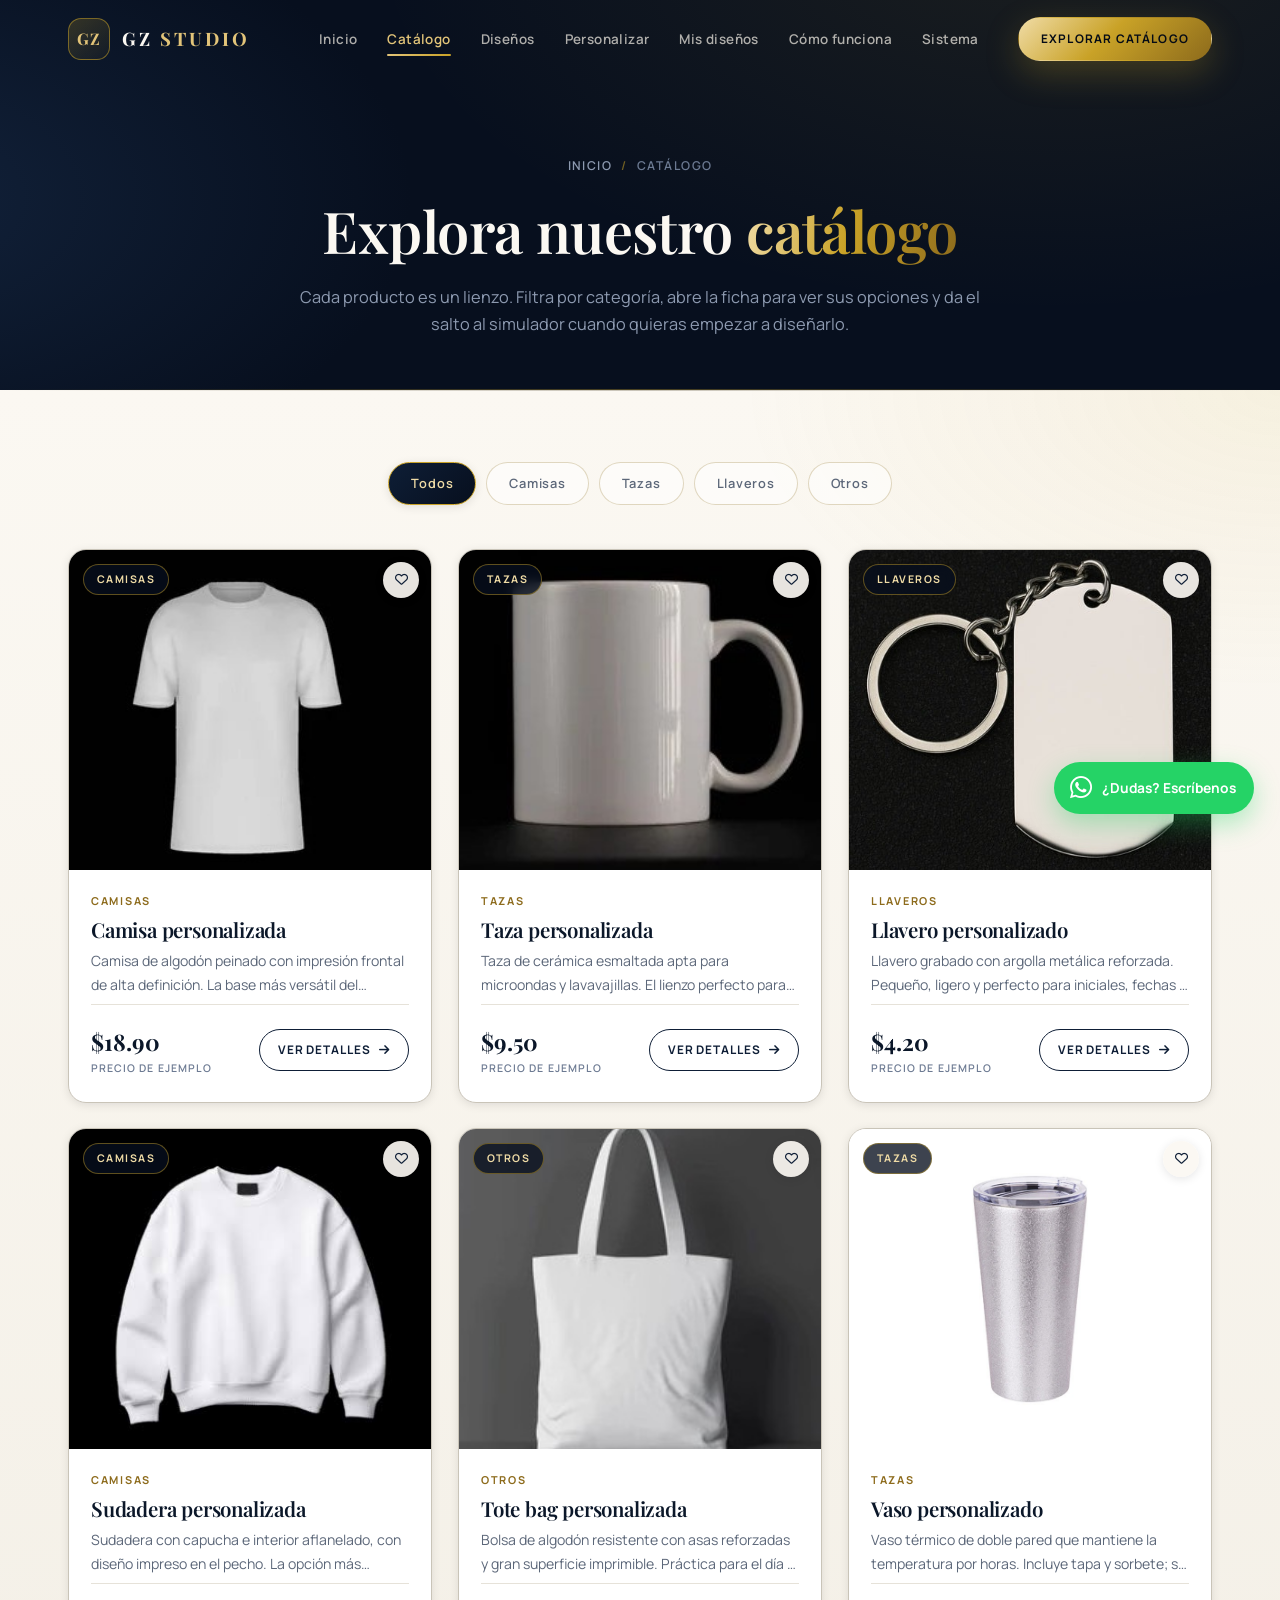
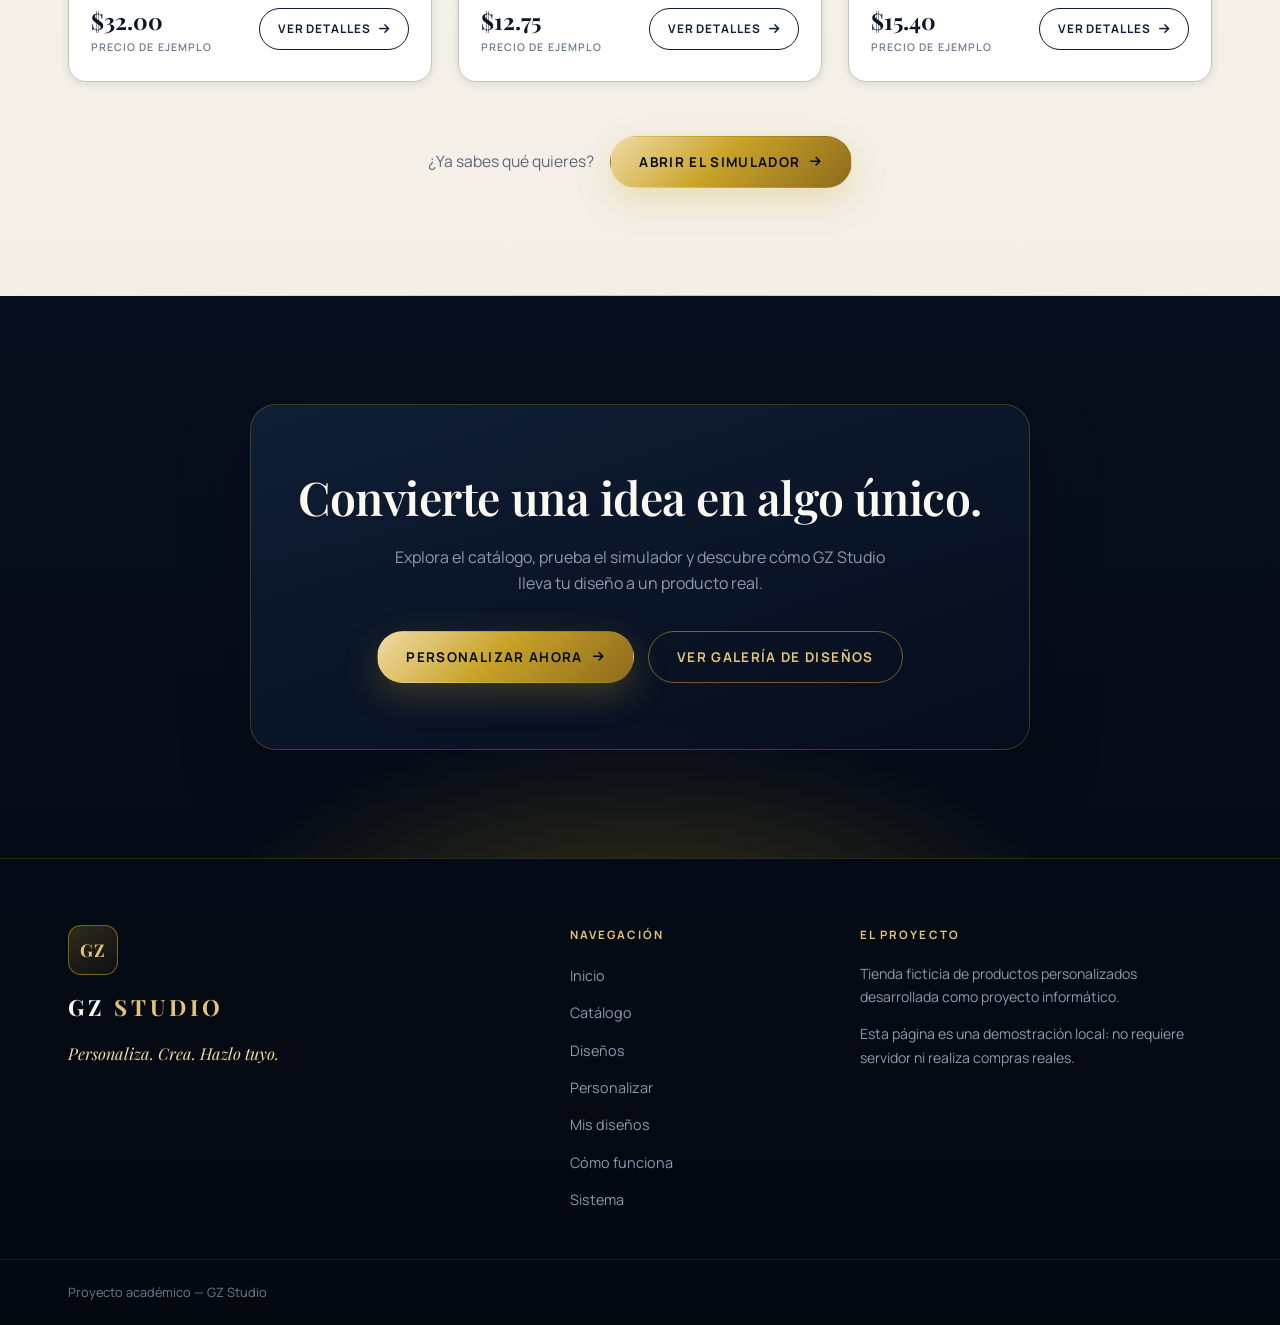
==== commit a016e348: "Add files via upload" ====
--- a/catalogo.html
+++ b/catalogo.html
@@ -38,6 +38,7 @@
           <li><a class="nav-link" href="catalogo.html">Catálogo</a></li>
           <li><a class="nav-link" href="disenos.html">Diseños</a></li>
           <li><a class="nav-link" href="personalizar.html">Personalizar</a></li>
+          <li><a class="nav-link" href="mis-disenos.html">Mis diseños<span class="nav-count" data-mis-count hidden></span></a></li>
           <li><a class="nav-link" href="como-funciona.html">Cómo funciona</a></li>
           <li><a class="nav-link" href="sistema.html">Sistema</a></li>
         </ul>
@@ -126,6 +127,7 @@
           <li><a href="catalogo.html">Catálogo</a></li>
           <li><a href="disenos.html">Diseños</a></li>
           <li><a href="personalizar.html">Personalizar</a></li>
+          <li><a href="mis-disenos.html">Mis diseños</a></li>
           <li><a href="como-funciona.html">Cómo funciona</a></li>
           <li><a href="sistema.html">Sistema</a></li>
         </ul>
@@ -167,4 +169,4 @@
 
   <script src="script.js"></script>
 </body>
-</html>
+</html>
--- a/style.css
+++ b/style.css
@@ -704,6 +704,33 @@
   animation: floatY 9.5s ease-in-out infinite 1.2s;
 }
 
+/* Video del hero (reemplaza al collage de tarjetas) */
+.hero-visual-video {
+  display: flex;
+  align-items: center;
+  justify-content: center;
+  height: auto;
+}
+.hero-video {
+  position: relative;
+  z-index: 1;
+  width: 100%;
+  margin: 0;
+  aspect-ratio: 16 / 9;
+  overflow: hidden;
+  border-radius: var(--r-md);
+  border: 1px solid rgba(201, 162, 39, .28);
+  background: var(--navy-900, #070f1e);
+  box-shadow: var(--shadow-lg);
+}
+.hero-video video {
+  width: 100%;
+  height: 100%;
+  display: block;
+  object-fit: cover;
+}
+.hero-visual-video .hero-chip { bottom: -18px; right: 6%; z-index: 2; }
+
 .hero-chip {
   position: absolute;
   bottom: 16%; right: 6%;
@@ -783,6 +810,7 @@
   position: relative;
   display: block;
   width: 100%;
+  height: 20rem;
   padding: 0;
   aspect-ratio: 4 / 3;
   overflow: hidden;
@@ -1849,11 +1877,12 @@
   gap: 0;
 }
 .m-media {
+  margin-top: 10rem;
   position: relative;
   background: linear-gradient(155deg, var(--navy-600), var(--navy-950));
 }
 .m-media img {
-  width: 100%; height: 100%;
+  width: 100%; height: 70%;
   min-height: 260px;
   object-fit: cover;
 }
@@ -2158,6 +2187,7 @@
   .hero-text { margin-inline: auto; }
   .hero-actions, .hero-stats { justify-content: center; }
   .hero-visual { height: 400px; max-width: 560px; margin-inline: auto; width: 100%; }
+  .hero-visual-video { height: auto; }
 
   .sim { grid-template-columns: 1fr; }
   .sim-preview { position: static; }
@@ -2197,6 +2227,7 @@
 
   .sim-controls, .sim-preview { padding: 22px 18px; }
   .hero-visual { height: 330px; }
+  .hero-visual-video { height: auto; }
   .hero-stats { gap: 22px; justify-content: space-between; }
   .hero-stats strong { font-size: 1.5rem; }
 
@@ -2464,4 +2495,348 @@
 .pick-upload-btn em { font-style: normal; font-size: .78rem; line-height: 1.45; color: var(--slate); }
 @media (max-width: 640px) {
   .pick-upload { padding: 14px 20px 0; }
+}
+
+/* ==========================================================================
+   AJUSTE RESPONSIVE DEL SIMULADOR — SOLO CSS
+   ========================================================================== */
+
+.sim,
+.sim-controls,
+.sim-preview,
+.preview-stage,
+.preview-canvas {
+  min-width: 0;
+}
+
+@media (max-width: 980px) {
+  .sim {
+    grid-template-columns: minmax(0, 1fr);
+    gap: 22px;
+  }
+
+  .sim-controls,
+  .sim-preview {
+    width: 100%;
+  }
+
+  .sim-preview {
+    position: static;
+  }
+
+  .preview-canvas {
+    width: 100%;
+    min-height: clamp(250px, 68vw, 360px);
+  }
+
+  .preview-canvas canvas,
+  .preview-canvas svg {
+    display: block;
+    max-width: 100%;
+    height: auto;
+  }
+}
+
+@media (max-width: 620px) {
+  #simulador .container {
+    padding-inline: 14px;
+  }
+
+  .sim {
+    width: 100%;
+    gap: 18px;
+  }
+
+  .sim-controls,
+  .sim-preview {
+    padding: 18px 14px;
+    border-radius: 18px;
+  }
+
+  .sim-label {
+    gap: 9px;
+    font-size: .72rem;
+    letter-spacing: .08em;
+  }
+
+  .sim-step {
+    width: 28px;
+    height: 28px;
+  }
+
+  .sim-products {
+    grid-template-columns: repeat(2, minmax(0, 1fr));
+    gap: 9px;
+  }
+
+  .sim-product {
+    min-width: 0;
+    padding: 12px 6px;
+    font-size: .76rem;
+  }
+
+  .sim-product svg {
+    width: 30px;
+    height: 30px;
+  }
+
+  .opt-choices {
+    gap: 8px;
+  }
+
+  .opt {
+    max-width: 100%;
+    padding: 9px 12px;
+    font-size: .76rem;
+  }
+
+  .opt-colors {
+    gap: 10px;
+  }
+
+  .opt-color {
+    width: 38px;
+    height: 38px;
+  }
+
+  .design-pick {
+    align-items: stretch;
+    flex-direction: column;
+  }
+
+  .design-pick > .btn {
+    width: 100%;
+    white-space: normal;
+  }
+
+  .design-picked {
+    max-width: 100%;
+    min-width: 0;
+  }
+
+  .design-picked-info {
+    overflow-wrap: anywhere;
+  }
+
+  .sim-actions {
+    flex-direction: column;
+    gap: 10px;
+  }
+
+  .sim-actions .btn,
+  .sim-actions-alt .btn {
+    width: 100%;
+    white-space: normal;
+    text-align: center;
+  }
+
+  .preview-stage {
+    padding: 36px 8px 12px;
+  }
+
+  .preview-canvas {
+    min-height: 250px;
+    height: min(72vw, 330px);
+  }
+
+  .preview-canvas canvas {
+    display: block;
+    width: 100% !important;
+    max-width: 100%;
+    height: 100% !important;
+  }
+
+  .summary > div {
+    align-items: flex-start;
+    gap: 10px;
+    padding: 12px;
+  }
+
+  .summary dt {
+    font-size: .64rem;
+    letter-spacing: .07em;
+  }
+
+  .summary dd {
+    min-width: 0;
+    font-size: .82rem;
+    overflow-wrap: anywhere;
+  }
+
+  .summary-total dd {
+    font-size: 1.25rem;
+  }
+}
+
+@media (max-width: 360px) {
+  #simulador .container {
+    padding-inline: 10px;
+  }
+
+  .sim-controls,
+  .sim-preview {
+    padding: 15px 11px;
+  }
+
+  .sim-products {
+    gap: 7px;
+  }
+
+  .sim-product {
+    font-size: .7rem;
+  }
+
+  .summary > div {
+    flex-direction: column;
+    gap: 3px;
+  }
+
+  .summary dd {
+    text-align: left;
+  }
+}
+
+/* ==========================================================================
+   MIS DISEÑOS (mis-disenos.html) + contador del menú
+   ========================================================================== */
+.nav-count {
+  display: inline-grid;
+  place-items: center;
+  min-width: 18px;
+  height: 18px;
+  margin-left: 6px;
+  padding: 0 5px;
+  border-radius: 999px;
+  background: linear-gradient(135deg, var(--gold-soft), var(--gold));
+  color: var(--navy-950);
+  font-size: .68rem;
+  font-weight: 800;
+  line-height: 1;
+  vertical-align: 1px;
+}
+.nav-count[hidden] { display: none; }
+
+.mine-bar {
+  display: flex;
+  flex-wrap: wrap;
+  align-items: center;
+  justify-content: space-between;
+  gap: 14px;
+  margin-bottom: 26px;
+}
+.mine-bar[hidden] { display: none; }
+.mine-count {
+  font-family: 'Playfair Display', Georgia, serif;
+  font-size: 1.3rem;
+  font-weight: 600;
+  color: var(--navy-800);
+}
+.mine-bar-actions { display: flex; flex-wrap: wrap; gap: 10px; }
+
+.grid-mine {
+  display: grid;
+  grid-template-columns: repeat(auto-fill, minmax(260px, 1fr));
+  gap: 22px;
+}
+.mine-card {
+  display: flex;
+  flex-direction: column;
+  overflow: hidden;
+  border-radius: var(--r-md);
+  border: 1px solid rgba(201, 162, 39, .3);
+  background: #fff;
+  box-shadow: var(--shadow-md);
+  animation: cardIn .5s var(--ease) both;
+  transition: transform var(--t), box-shadow var(--t), border-color var(--t);
+}
+.mine-card:hover {
+  transform: translateY(-4px);
+  border-color: var(--gold);
+  box-shadow: 0 22px 50px rgba(201, 162, 39, .2);
+}
+.mine-preview {
+  position: relative;
+  display: grid;
+  place-items: center;
+  padding: 18px;
+  aspect-ratio: 1 / 0.82;
+  background: linear-gradient(160deg, var(--ivory) 0%, var(--ivory-3) 100%);
+}
+.mine-preview > svg { width: 100%; height: 100%; max-width: 230px; }
+.mine-design {
+  position: absolute;
+  right: 12px; bottom: 12px;
+  width: 54px; height: 54px;
+  overflow: hidden;
+  border-radius: 12px;
+  border: 2px solid #fff;
+  background: #fff;
+  box-shadow: 0 6px 16px rgba(5, 11, 22, .25);
+}
+.mine-design img { width: 100%; height: 100%; object-fit: cover; display: block; }
+.mine-body { display: flex; flex-direction: column; gap: 6px; padding: 16px 18px 18px; flex: 1; }
+.mine-kind {
+  font-size: .7rem;
+  font-weight: 700;
+  letter-spacing: .16em;
+  text-transform: uppercase;
+  color: var(--gold-dark);
+}
+.mine-name {
+  font-family: 'Playfair Display', Georgia, serif;
+  font-size: 1.15rem;
+  color: var(--navy-800);
+  overflow-wrap: anywhere;
+}
+.mine-opts { font-size: .82rem; color: var(--muted-on-light); }
+.mine-meta {
+  display: flex;
+  justify-content: space-between;
+  gap: 10px;
+  font-size: .8rem;
+  color: var(--muted-on-light);
+}
+.mine-meta span:first-child { font-weight: 700; color: var(--navy-800); }
+.mine-actions { display: flex; gap: 8px; margin-top: auto; padding-top: 12px; }
+.mine-actions .btn-gold { flex: 1; justify-content: center; padding-inline: 14px; }
+.mine-del { padding-inline: 14px; }
+
+.mine-empty { color: var(--muted-on-light); }
+.mine-empty[hidden] { display: none; }
+.mine-empty > i { font-size: 2.4rem; color: var(--gold); margin-bottom: 12px; }
+.mine-empty h3 {
+  margin-bottom: 8px;
+  font-family: 'Playfair Display', Georgia, serif;
+  color: var(--navy-800);
+}
+.mine-empty p { margin-bottom: 18px; }
+.mine-note { margin-top: 26px; text-align: center; color: var(--muted-on-light); }
+
+@media (max-width: 1180px) {
+  .nav-list { gap: 0; }
+}
+@media (max-width: 980px) {
+  .nav-count { margin-left: 10px; }
+}
+@media (max-width: 560px) {
+  .grid-mine { grid-template-columns: 1fr; }
+}
+
+.sim-actions-alt .btn + .btn { margin-top: 10px; }
+
+.mine-actions .btn { padding: 12px 14px; font-size: .7rem; letter-spacing: .08em; }
+.mine-actions .btn-gold { min-width: 0; white-space: normal; text-align: center; line-height: 1.25; }
+.mine-actions .mine-del { flex: 0 0 auto; width: 46px; padding: 12px 0; justify-content: center; }
+
+/* Con 7 enlaces, el menú no debe partirse en dos líneas */
+.nav-link { white-space: nowrap; }
+@media (min-width: 981px) and (max-width: 1180px) {
+  .nav-cta { display: none; }
+}
+
+.mine-preview > img.mine-3d { width: 100%; height: 100%; object-fit: contain; display: block; }
+
+/* La base decorativa del laptop (118 % de ancho) provocaba scroll horizontal en celular/tablet */
+@media (max-width: 1100px) {
+  #sistema { overflow-x: clip; }
 }
